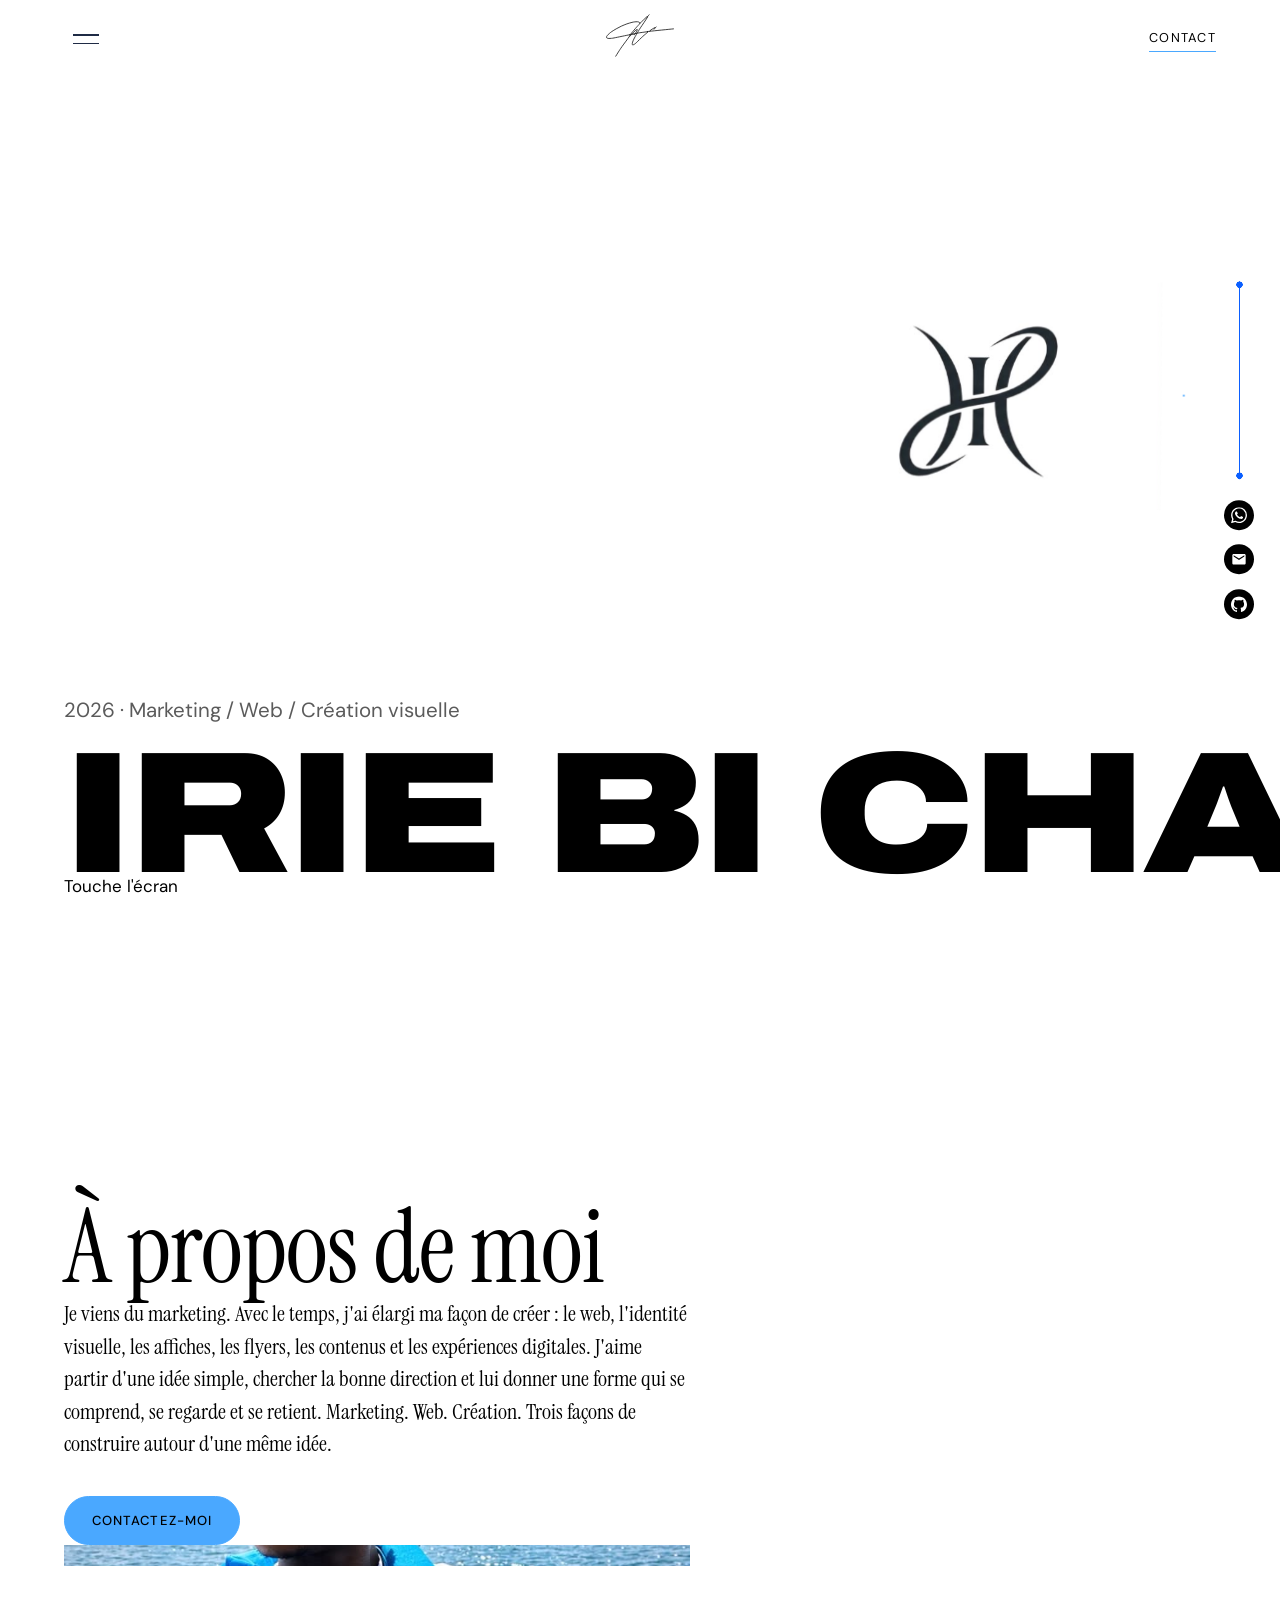
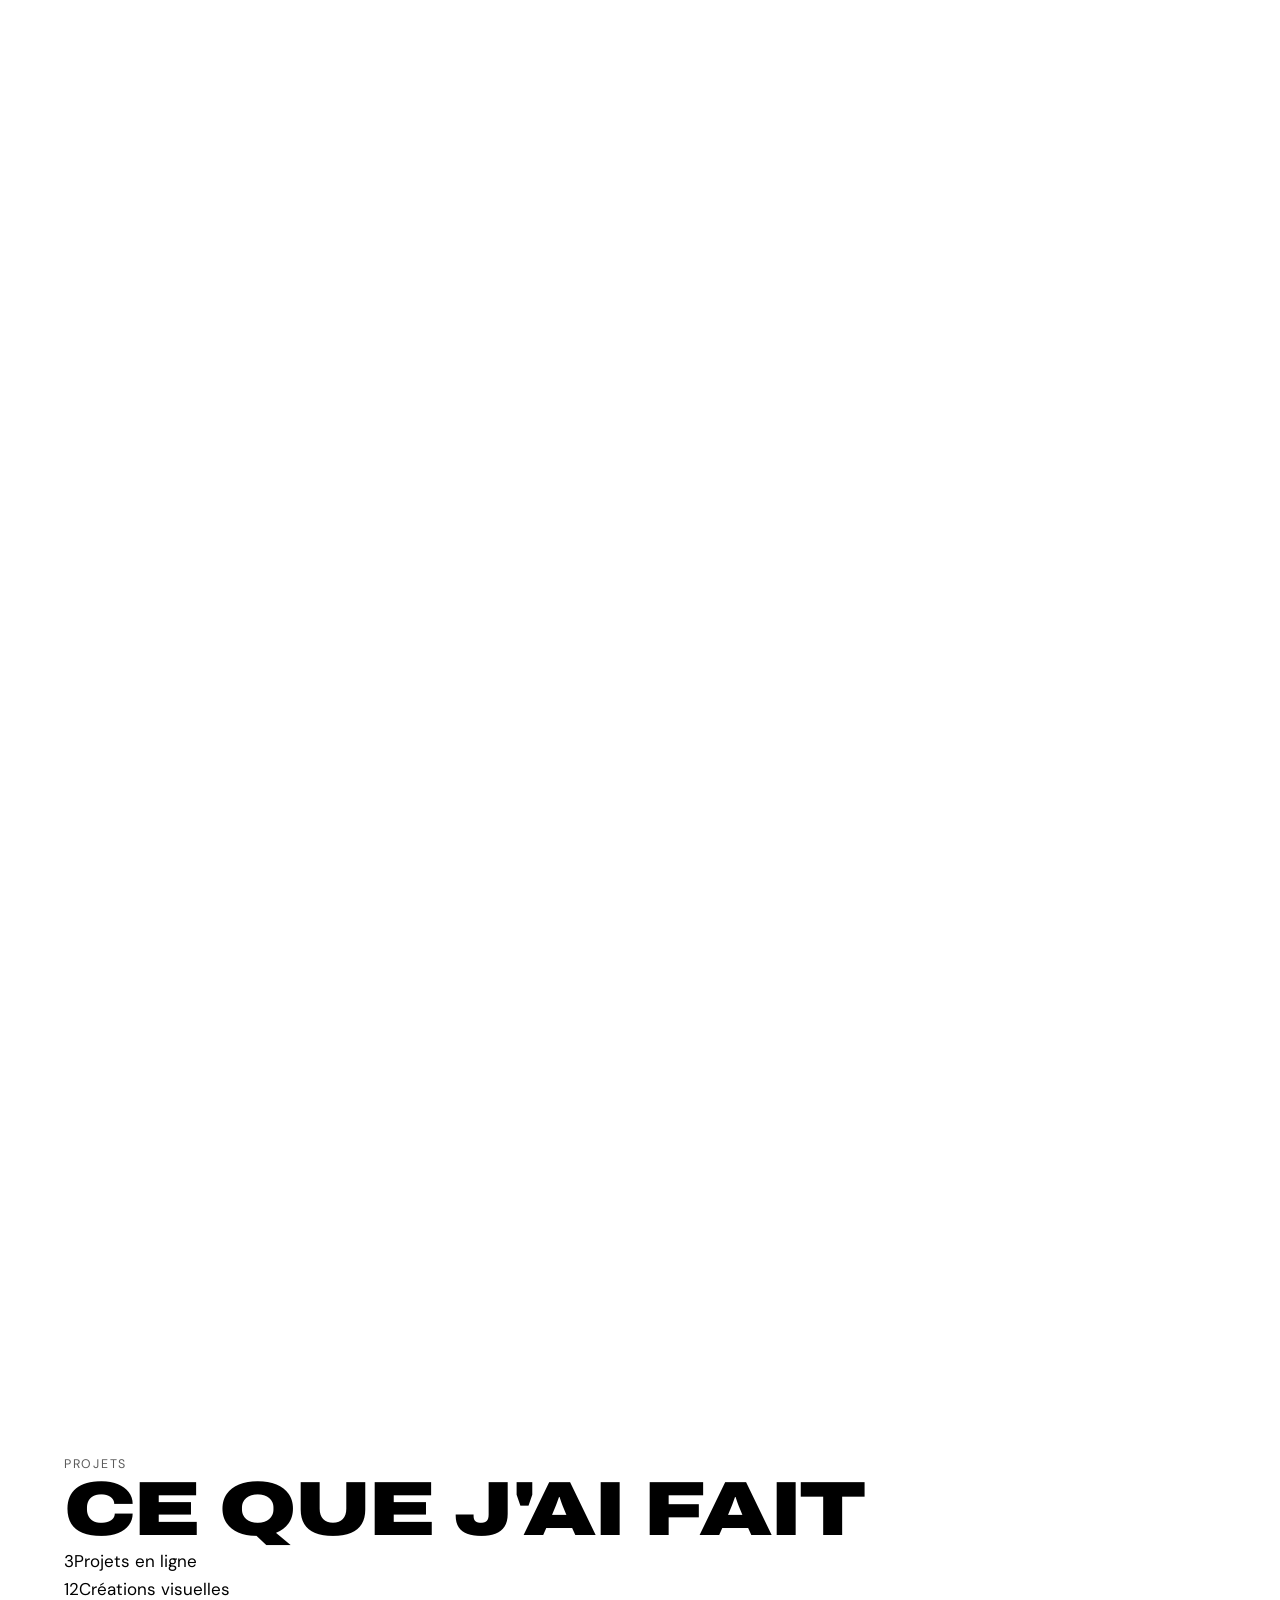
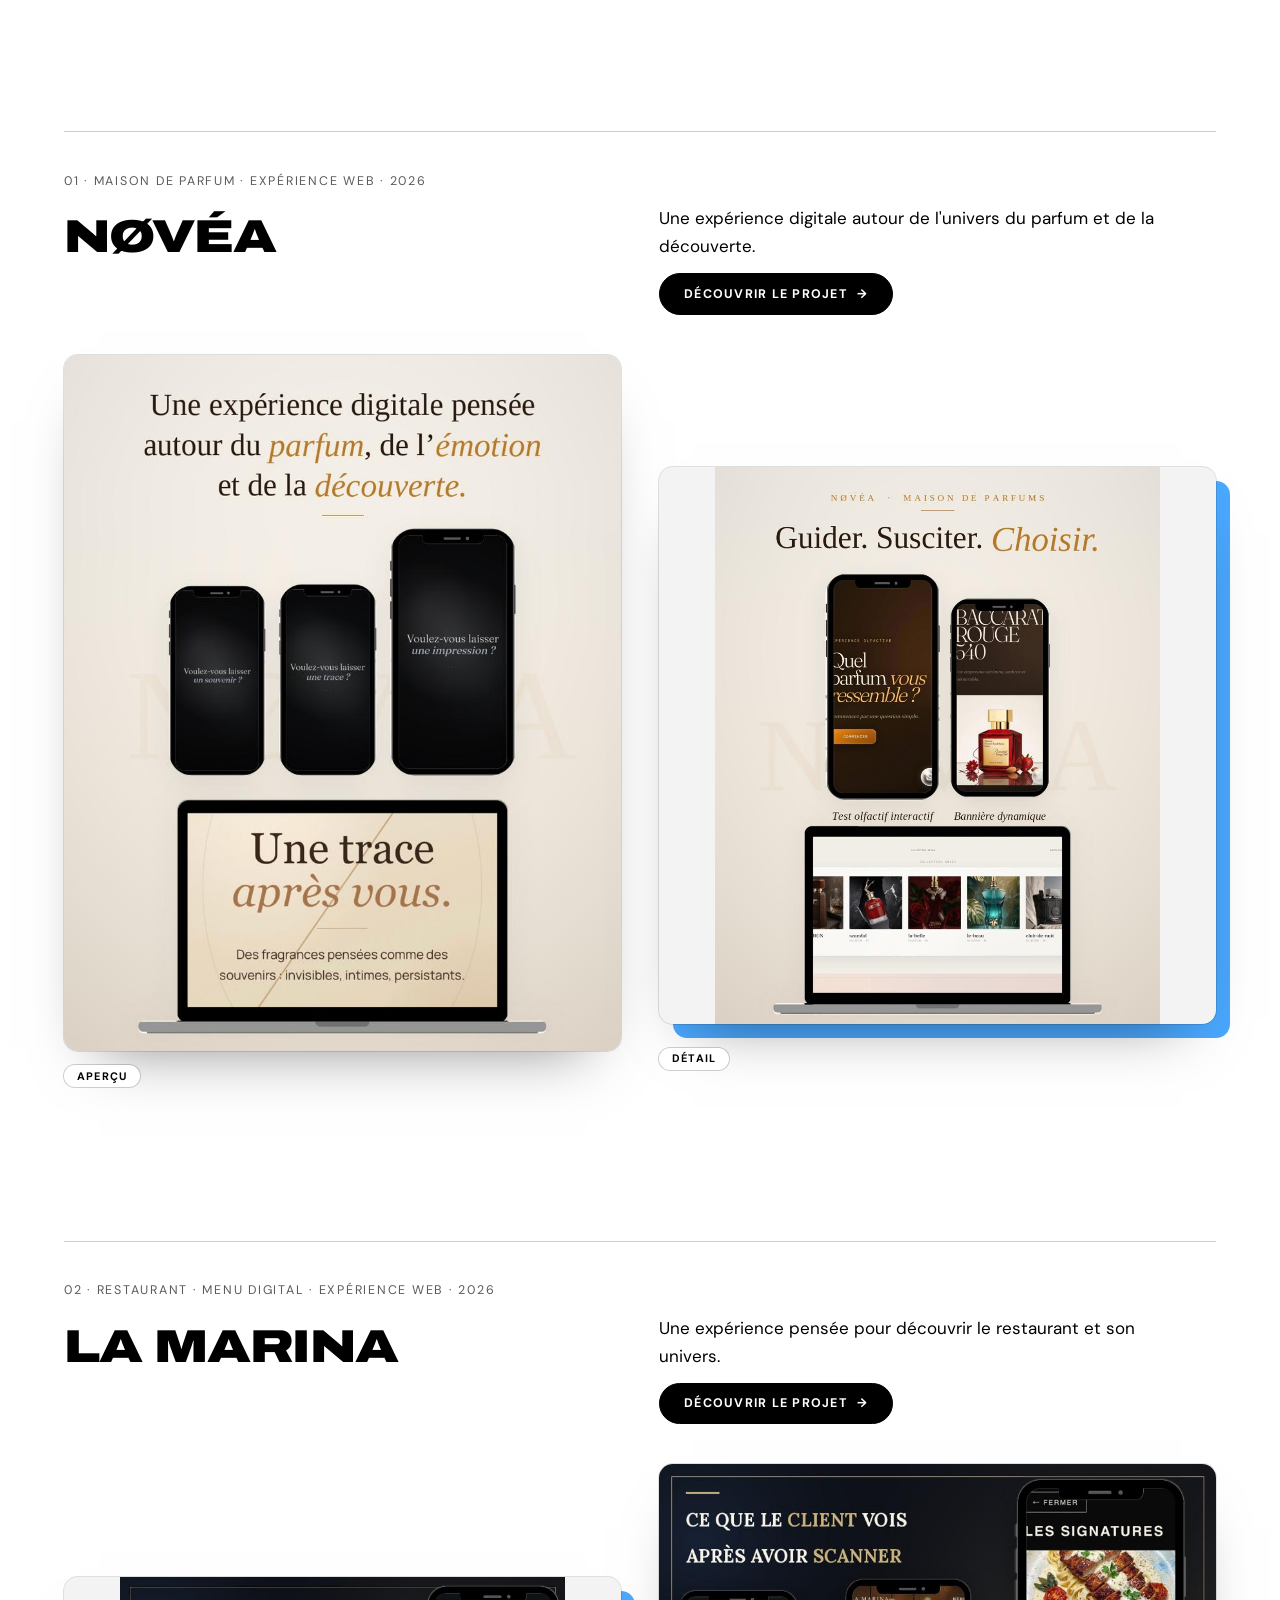
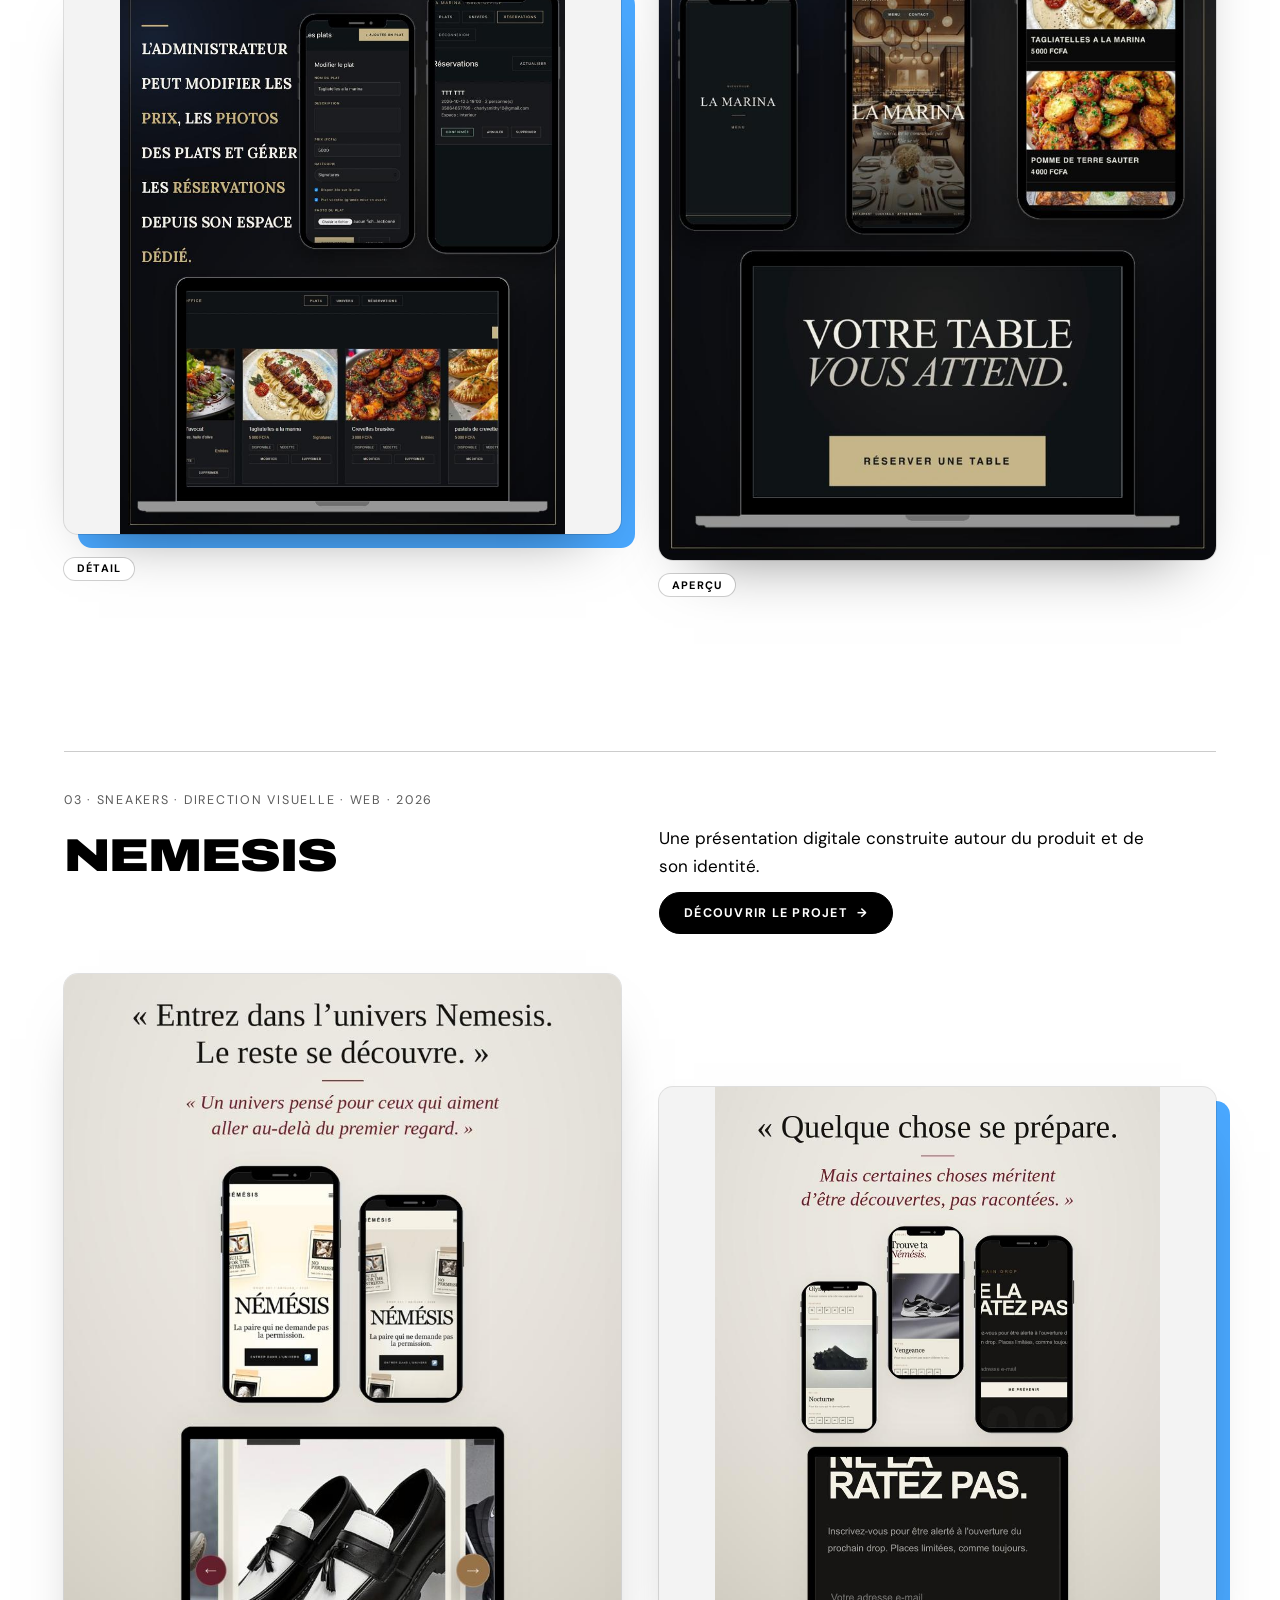
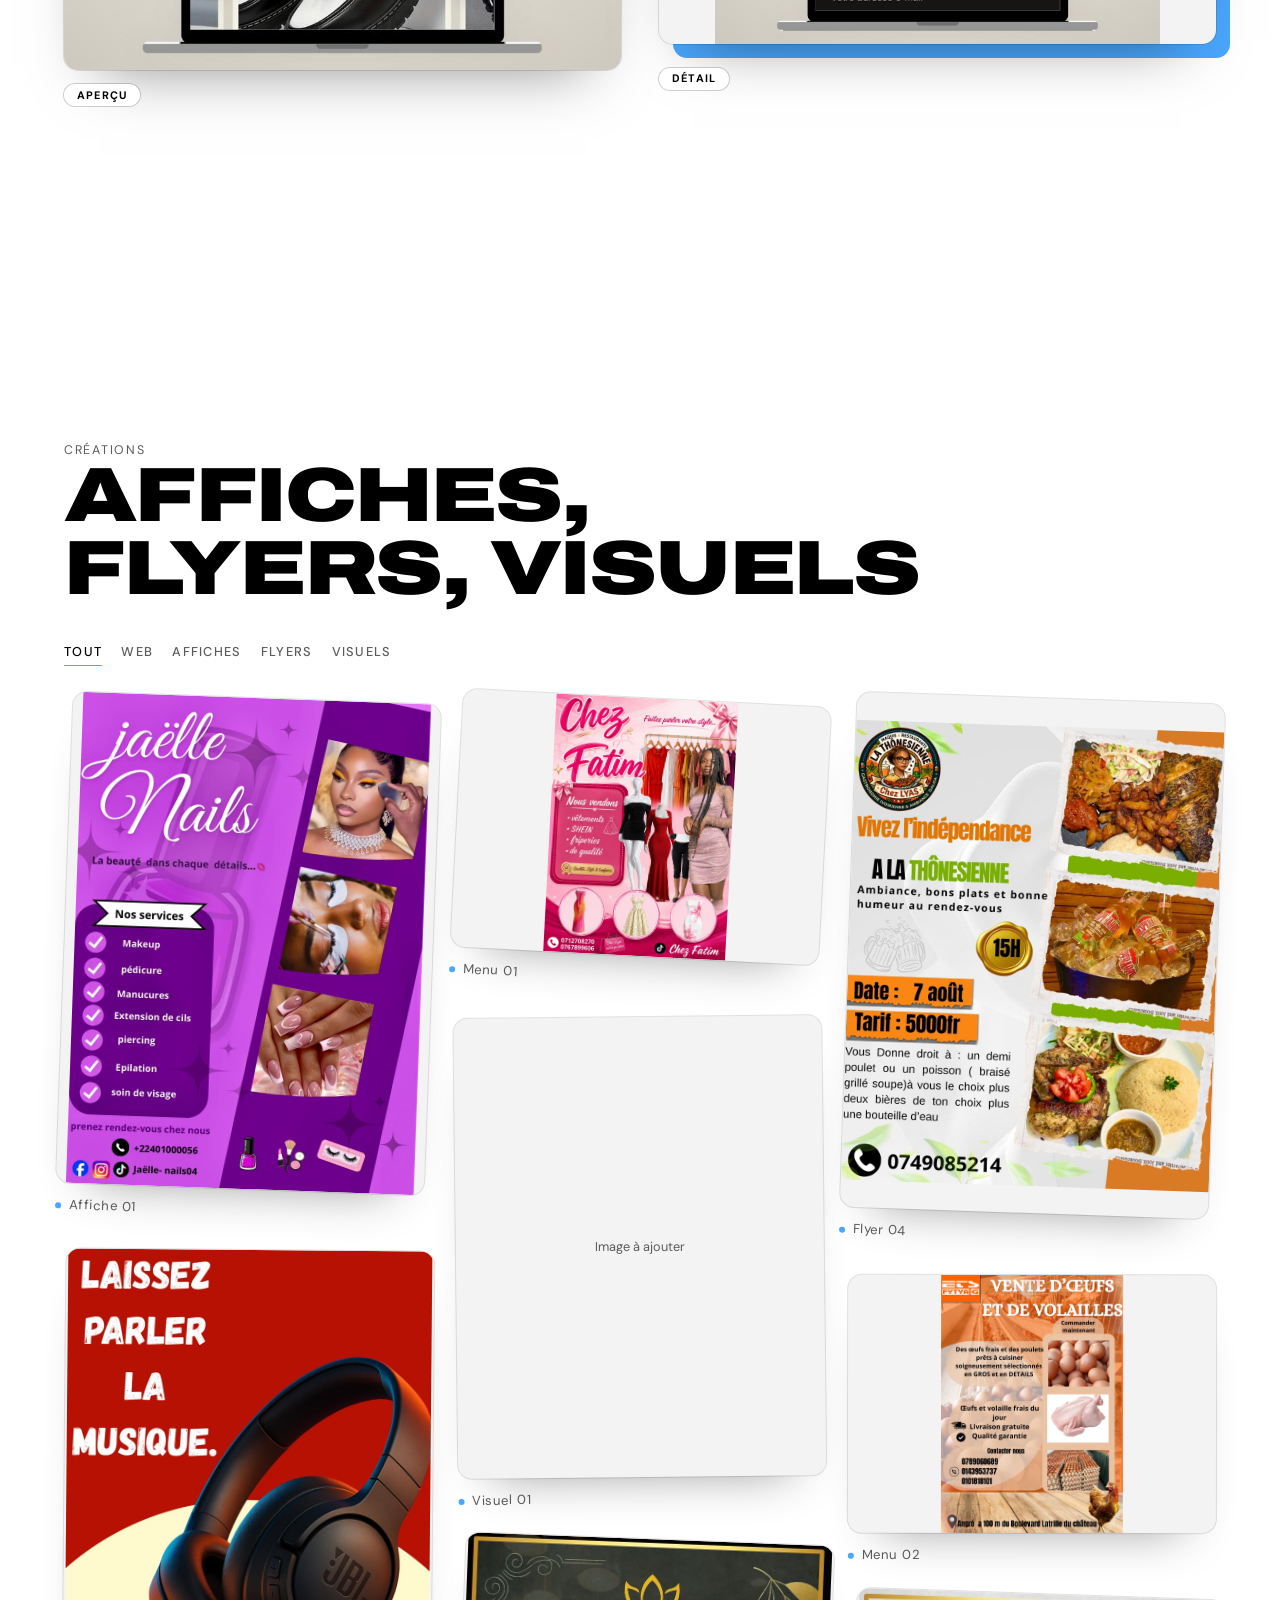
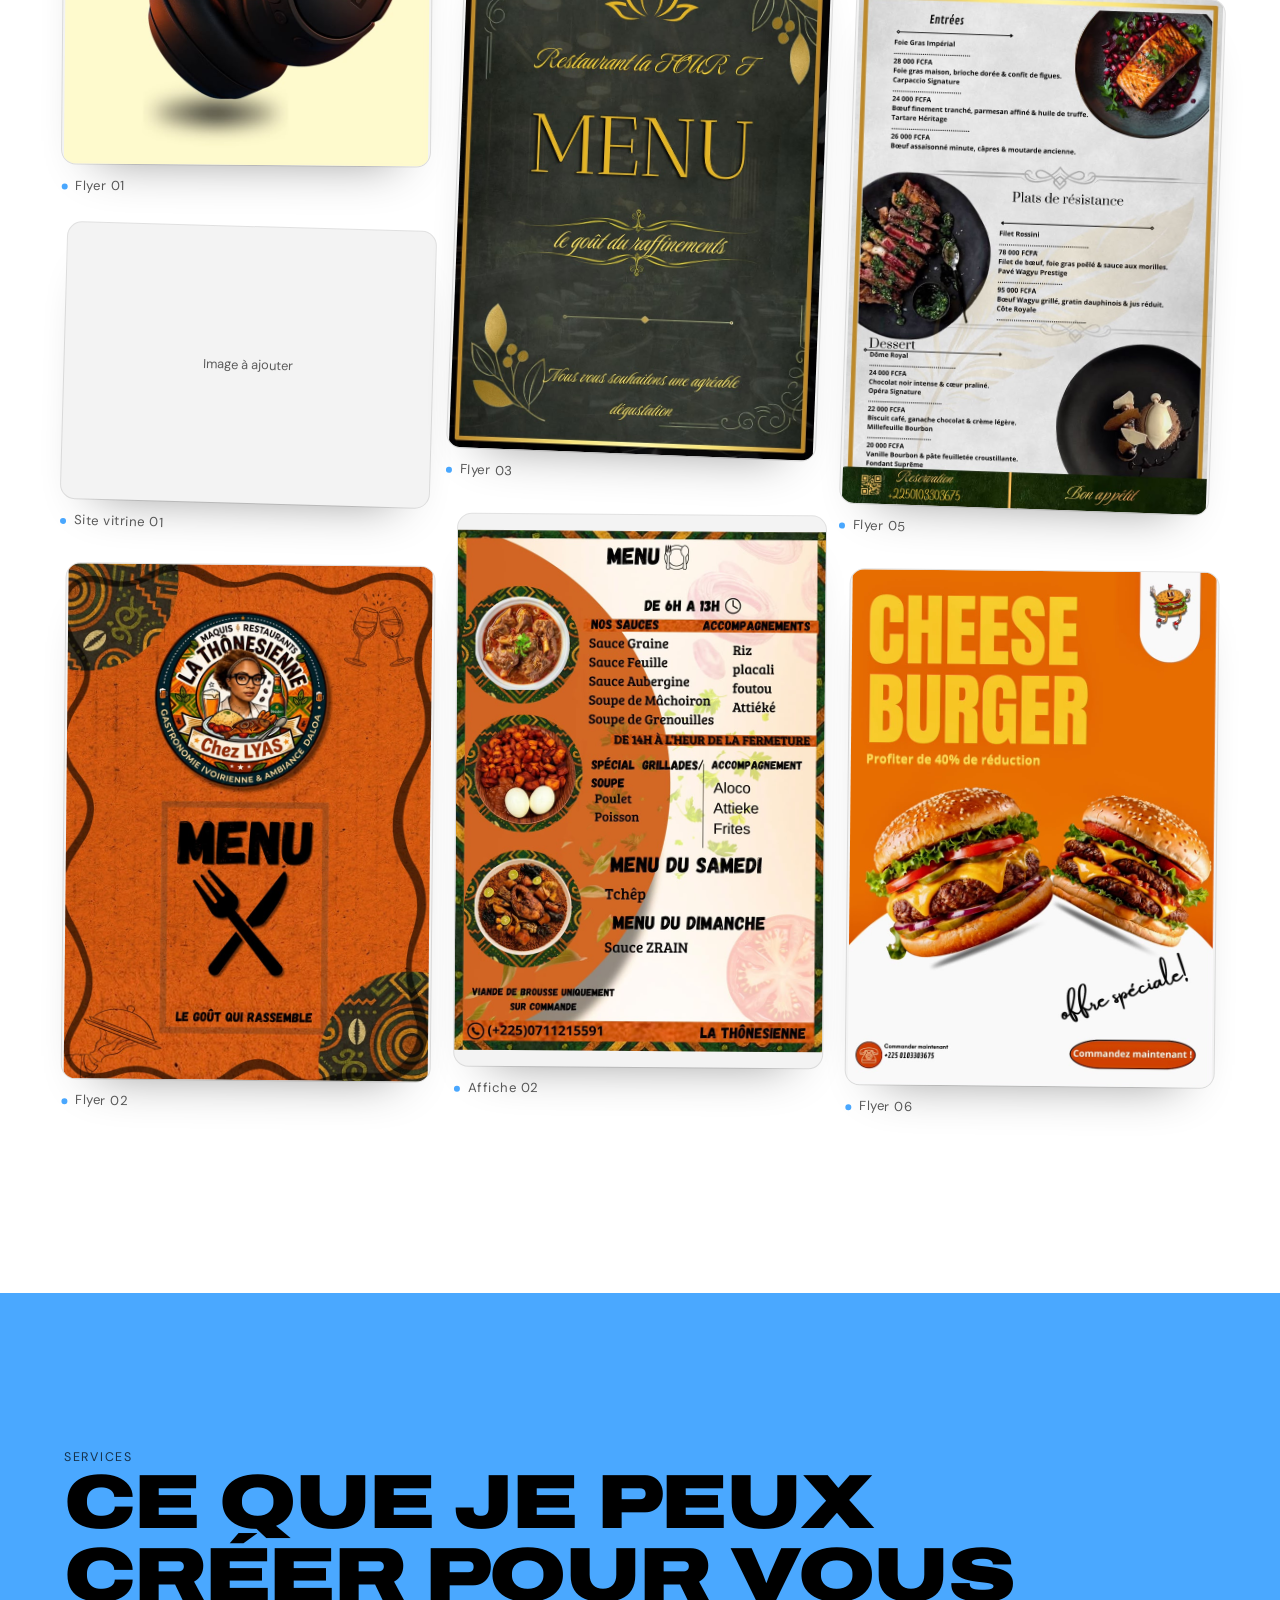
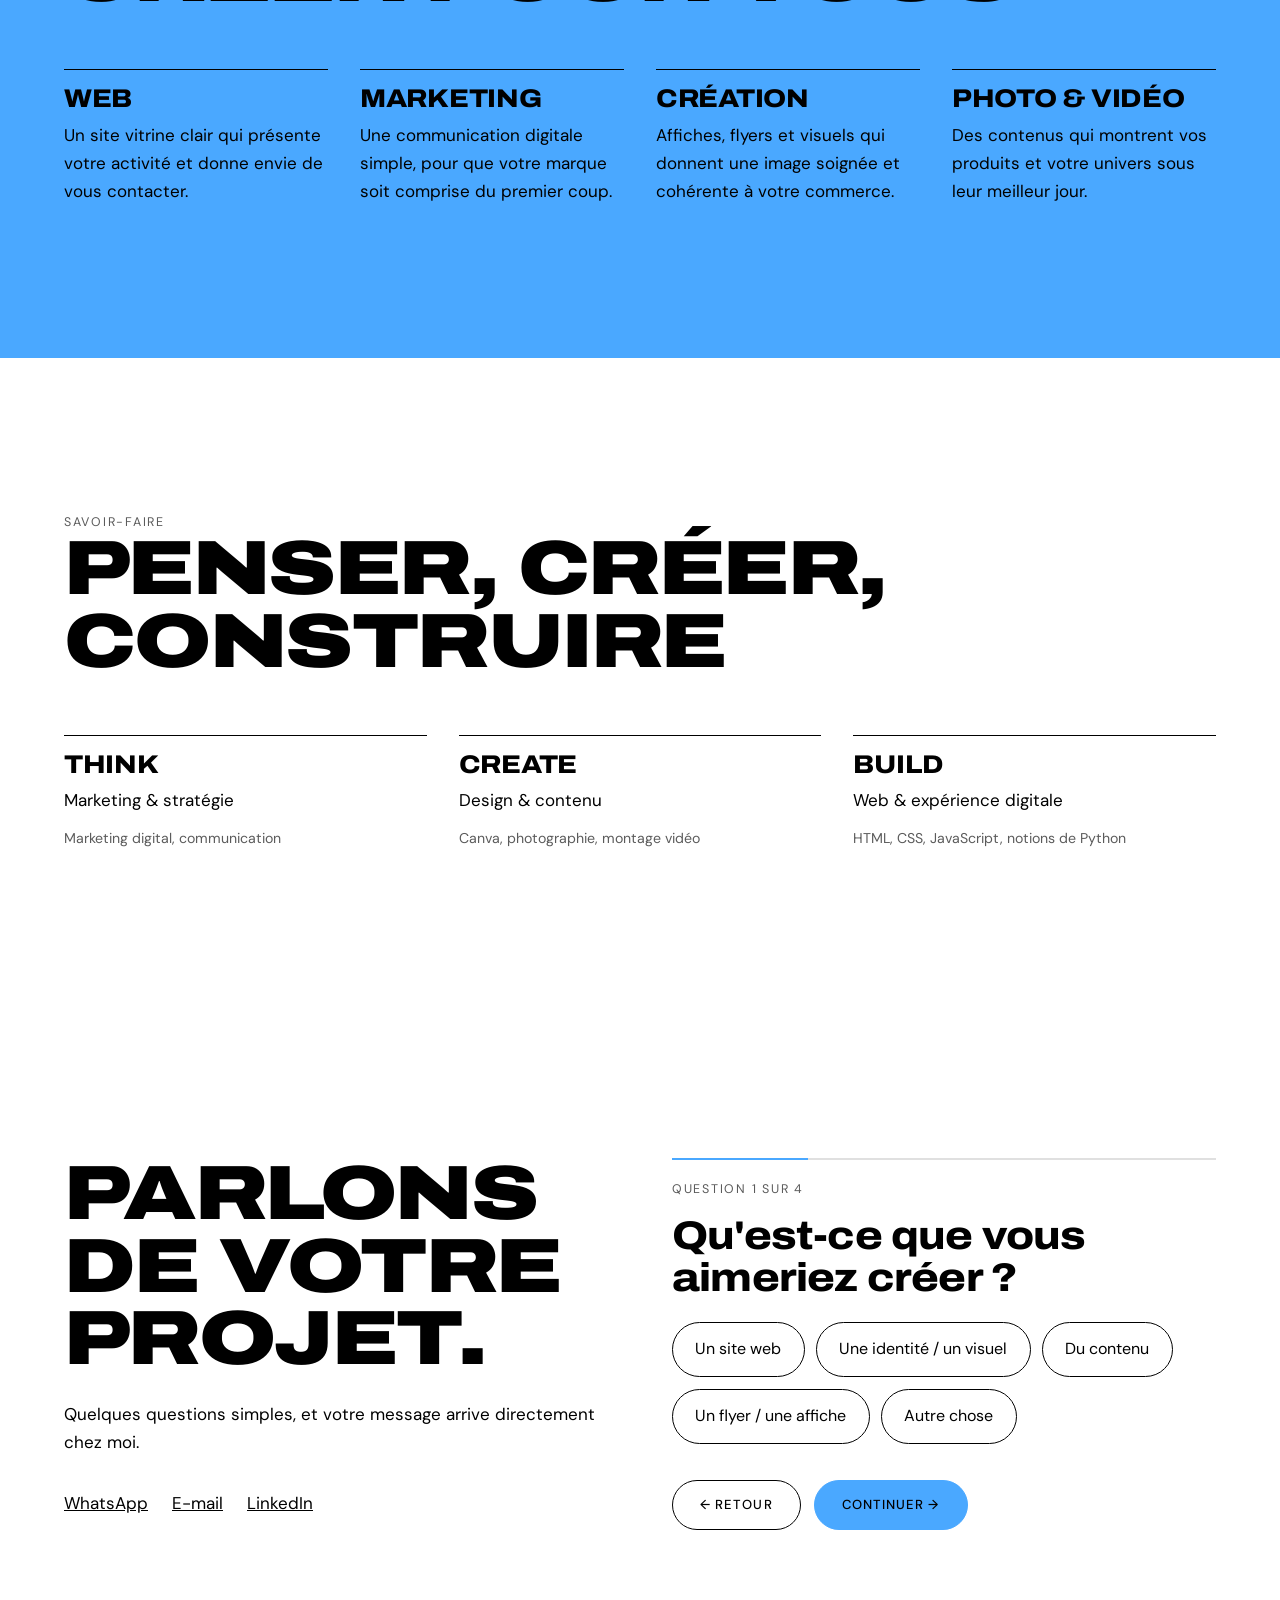
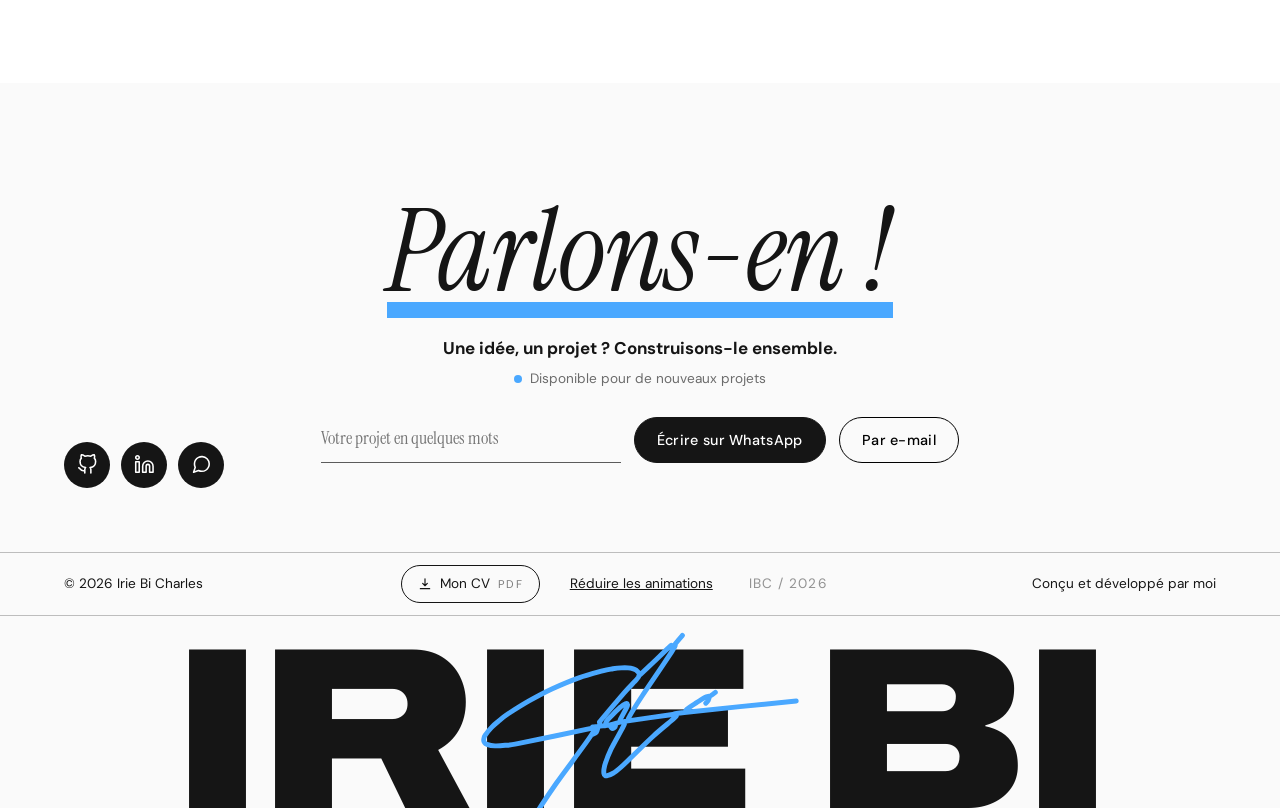
==== index.html @ 6457047d "mise à jour portfolio" ====
<!DOCTYPE html>
<html lang="FR/EN">
<head>
  <meta charset="utf-8">
  <meta name="viewport" content="width=device-width, initial-scale=1">
  <title>Irie Bi Charles | Marketing, web et création visuelle</title>
  <meta name="description" content="Charles présente votre activité : marketing, sites web, photo, vidéo et supports visuels.">
  <!-- Polices (Google Fonts). Pour changer de police : modifiez ce lien ET les variables dans css/base.css -->
  <link rel="preconnect" href="https://fonts.googleapis.com">
  <link rel="stylesheet" href="https://fonts.googleapis.com/css2?family=Instrument+Serif:ital@0;1&family=DM+Sans:wght@400;500;700&family=Archivo:wdth,wght@62..125,100..900&display=swap">

  <!-- Les fichiers de style (l'ordre compte : le dernier a le dernier mot) -->
  <link rel="stylesheet" href="css/base.css">
  <link rel="stylesheet" href="css/components.css">
  <link rel="stylesheet" href="css/sections.css">
  <link rel="stylesheet" href="css/accueil.css">
  <link rel="stylesheet" href="css/intro.css">
  <link rel="stylesheet" href="css/bandes.css">
  <link rel="stylesheet" href="css/apropos.css">
  <link rel="stylesheet" href="css/pied.css">
  <link rel="stylesheet" href="css/identite.css">
  <link rel="stylesheet" href="css/experience.css">
    <link rel="stylesheet" href="css/finitions.css">
      <link rel="stylesheet" href="css/projets.css">
        <link rel="stylesheet" href="css/galerie.css">
          <link rel="stylesheet" href="css/projets-effets.css">
            <link rel="stylesheet" href="css/logo-elastique.css">
            <link rel="stylesheet" href="css/transition.css">
            <link rel="stylesheet" href="css/mobile.css">
            <link rel="stylesheet" href="css/effets-plus.css">

</head>
<body>

<!-- LA SIGNATURE : le tracé est défini UNE SEULE FOIS ici. Il remplace l'ancien tracé par défaut. -->
<svg width="0" height="0" style="position:absolute" aria-hidden="true">
  <defs><path id="trace-signature" pathLength="1" d="M119.2 144C120.7 141.6 124.6 135.1 128.1 129.7C131.6 124.3 134 120.5 140.1 111.8C146.2 103.1 160.6 84.3 164.9 77.7C169.3 71.1 165.9 73.4 166.3 72.3C166.6 71.2 165.1 71.6 167 71.3C169 70.9 174.6 70.7 177.8 70.1C180.9 69.6 184.1 68.4 186 68C187.8 67.6 188.1 68.2 189 68C189.9 67.8 185.7 67.9 191.4 67C197.1 66.1 217.5 63.3 223.3 62.5C229.1 61.8 224.9 62.9 226.3 62.6C227.6 62.4 217.4 62.7 231.6 61.1C245.8 59.4 298.3 54.2 311.6 52.9M253.8 46.7C253.3 47.1 251.8 48.4 250.6 49C249.3 49.6 248 49.6 246.3 50.4C244.6 51.2 242.6 52.6 240.4 54C238.3 55.4 234.9 57.6 233.5 58.7C232.1 59.8 232.5 60.4 232.3 60.8M247 54.4C247.3 54.1 248.1 53.5 248.6 52.7C249 51.9 249.5 50.1 249.7 49.5M230.3 6C229.4 7.1 225.9 10.9 224.8 12.7C223.6 14.4 227.2 10.6 223.3 16.7C219.5 22.8 206.7 41.4 201.5 49.3C196.3 57.2 193.9 61.3 192.3 64.2C190.6 67.1 191.6 66.3 191.4 66.7M188.8 68.5C188.7 68.9 189.7 67.8 188.1 71C186.6 74.1 181.5 82.8 179.4 87.1C177.3 91.5 176.2 94.5 175.4 96.9C174.5 99.4 174.4 100.6 174.2 101.8C174.1 103.1 174.1 103.8 174.2 104.5C174.3 105.2 174.6 105.7 175 106C175.4 106.3 175.6 106.5 176.6 106.2C177.6 106 179.1 105.6 180.9 104.4C182.8 103.1 183.2 103.2 187.9 98.8C192.6 94.4 203.3 83.5 209.4 78C215.5 72.4 221.7 67.7 224.4 65.2C227.2 62.7 225.6 63.3 225.8 62.9M199.6 33.9C199.4 34.2 199.3 35.1 198.8 35.9C198.2 36.8 198 37.1 196.3 38.9C194.6 40.8 192.5 42.7 188.5 47.2C184.6 51.7 175.4 62.6 172.5 66.1C169.7 69.5 171.7 67.2 171.4 67.9C171.2 68.7 171.1 70.3 171 70.8M170 71.7C169.8 72.3 169.4 74.4 168.7 75.3C168 76.1 166.1 76.6 165.6 76.9M165.9 72.3C157.2 74.1 123.9 81.1 113.5 83.1C103.2 85.1 106.6 84.2 103.7 84.5C100.9 84.8 98.6 85 96.4 84.9C94.2 84.8 91.8 84.2 90.6 83.8C89.3 83.5 89.3 83 89 82.6C88.6 82.2 88.5 81.9 88.4 81.3C88.3 80.7 88.4 79.9 88.6 79.2C88.8 78.5 88.6 78.4 89.5 77.2C90.4 75.9 92.4 73.4 94 71.7C95.5 70.1 96.9 68.9 98.9 67.3C100.8 65.7 102.2 64.4 105.8 62C109.5 59.6 115.4 55.8 120.7 52.8C126 49.8 131.9 46.6 137.8 43.9C143.8 41.2 150.4 38.4 156.3 36.3C162.2 34.2 169.2 32.4 173.2 31.3C177.3 30.2 178.3 30.2 180.6 29.8C182.8 29.5 184.8 29.3 186.6 29.2C188.4 29.1 190 29.1 191.5 29.2C192.9 29.3 194.2 29.6 195.2 29.9C196.2 30.2 196.8 30.4 197.5 31C198.2 31.5 198.9 32.8 199.6 33.1C200.2 33.5 197.8 36 201.3 32.9C204.8 29.9 217 17.9 220.5 14.7C223.9 11.5 221.3 14 222 13.7C222.6 13.4 224 13.1 224.4 13M185.6 67.6C185.7 67.3 185.2 67.6 186 65.9C186.9 64.1 189.9 58.9 190.7 57C191.5 55.2 191.1 55.3 190.9 54.9C190.8 54.5 190.4 54.4 189.6 54.8C188.8 55.1 187.9 55.5 186.2 57.1C184.5 58.6 181 62 179.3 63.8C177.6 65.5 176.7 66.4 176 67.6C175.3 68.7 175.3 70 175.1 70.5M178.7 70.6C178.8 70.8 179.3 71.8 179.7 72.1C180 72.4 180.5 72.5 180.9 72.4C181.3 72.2 181.8 71.9 182.2 71.3C182.5 70.8 182.7 69.5 182.8 69.1"/></defs>
</svg>

<!-- ICÔNES : définies une seule fois, réutilisées avec <use> -->
<svg width="0" height="0" style="position:absolute" aria-hidden="true">
  <symbol id="i-github" viewBox="0 0 24 24"><path d="M9 19c-5 1.5-5-2.5-7-3m14 6v-3.87a3.37 3.37 0 0 0-.94-2.61c3.14-.35 6.44-1.54 6.44-7A5.44 5.44 0 0 0 20 4.77 5.07 5.07 0 0 0 19.91 1S18.73.65 16 2.48a13.38 13.38 0 0 0-7 0C6.27.65 5.09 1 5.09 1A5.07 5.07 0 0 0 5 4.77a5.44 5.44 0 0 0-1.5 3.78c0 5.42 3.3 6.61 6.44 7A3.37 3.37 0 0 0 9 18.13V22"/></symbol>
  <symbol id="i-linkedin" viewBox="0 0 24 24"><path d="M16 8a6 6 0 0 1 6 6v7h-4v-7a2 2 0 0 0-2-2 2 2 0 0 0-2 2v7h-4v-7a6 6 0 0 1 6-6z"/><rect x="2" y="9" width="4" height="12"/><circle cx="4" cy="4" r="2"/></symbol>
  <symbol id="i-whatsapp" viewBox="0 0 24 24"><path d="M21 11.5a8.38 8.38 0 0 1-.9 3.8 8.5 8.5 0 0 1-7.6 4.7 8.38 8.38 0 0 1-3.8-.9L3 21l1.9-5.7a8.38 8.38 0 0 1-.9-3.8 8.5 8.5 0 0 1 4.7-7.6 8.38 8.38 0 0 1 3.8-.9h.5a8.48 8.48 0 0 1 8 8v.5z"/></symbol>
</svg>

<!-- INTRO : feuille à carreaux, signature, pourcentage -->
<div id="intro" role="dialog" aria-label="Introduction">
  <svg viewBox="0 0 400 150" aria-hidden="true"><use href="#trace-signature" class="signature" id="sig-intro"/></svg>
  <span id="pct">00%</span>
  <button id="passer" type="button">Passer</button>
</div>

<!-- Fil d'encre : trait cannelle qui se dessine avec le scroll -->
<svg id="fil" viewBox="0 0 40 1000" preserveAspectRatio="none" aria-hidden="true"><path pathLength="1" d="M20 0C5 120 35 200 20 320S5 520 20 640 35 860 20 1000"/></svg>

<!-- NAVIGATION : menu à gauche, signature au centre, contact à droite -->
<header id="entete">
  <button id="bouton-menu" class="menu-bouton" type="button" aria-expanded="false" aria-controls="menu" aria-label="Ouvrir le menu"><span></span><span></span></button>
  <a class="signature-nav" href="#accueil" aria-label="Retour en haut">
    <svg viewBox="0 0 400 150" aria-hidden="true"><use href="#trace-signature" class="signature"/></svg>
  </a>
  <a class="entete__contact" href="#contact">Contact</a>
</header>

<nav id="menu" class="menu" hidden aria-label="Menu principal">
  <ul class="menu__liste">
    <li><a href="#apropos"><span class="menu__num">01</span><span class="menu__mot">À propos</span></a></li>
    <li><a href="#projets"><span class="menu__num">02</span><span class="menu__mot">Projets</span></a></li>
    <li><a href="#creations"><span class="menu__num">03</span><span class="menu__mot">Créations</span></a></li>
    <li><a href="#services"><span class="menu__num">04</span><span class="menu__mot">Services</span></a></li>
    <li><a href="#contact"><span class="menu__num">05</span><span class="menu__mot">Contact</span></a></li>
  </ul>
  <div class="menu__contact">
    <p class="menu__etiquette">Écrivez-moi</p>
    <a data-lien="whatsapp" href="#">WhatsApp</a>
    <a data-lien="email" href="#">E-mail</a>
    <a data-lien="linkedin" href="#">LinkedIn</a>
  </div>
</nav>

<!-- Liens à droite, toujours visibles -->
<aside class="reseaux" aria-label="Réseaux">
  <a data-lien="whatsapp" href="#">WhatsApp</a>
  <a data-lien="email" href="#">E-mail</a>
  <a data-lien="github" href="#">GitHub</a>
</aside>

<main>

  <!-- 0. ACCUEIL : logo au centre, phrases, nom géant -->
  <section id="accueil" class="accueil">
    <div class="accueil__logo" id="logo-accueil">
      <svg class="accueil__cercle" viewBox="0 0 100 100" aria-hidden="true"><circle cx="50" cy="50" r="49" pathLength="1"/></svg>
      <div class="accueil__respire">
        <img src="assets/logo/logo.png" alt="Logo Irie Bi Charles">
        <span class="accueil__reflet" aria-hidden="true"></span>
      </div>
    </div>
    <div class="accueil__phrases">
      <p>2026 · Marketing / Web / Création visuelle</p>
      <p>Donner forme aux idées.</p>
    </div>
    <h1 class="accueil__nom">IRIE BI CHARLES</h1>
        <div class="accueil__liens">
      <a data-lien="whatsapp" href="#" aria-label="WhatsApp"><svg viewBox="0 0 24 24" aria-hidden="true"><path d="M17.472 14.382c-.297-.149-1.758-.867-2.03-.967-.273-.099-.471-.148-.67.15-.197.297-.767.966-.94 1.164-.173.199-.347.223-.644.075-.297-.15-1.255-.463-2.39-1.475-.883-.788-1.48-1.761-1.653-2.059-.173-.297-.018-.458.13-.606.134-.133.298-.347.446-.52.149-.174.198-.298.298-.497.099-.198.05-.371-.025-.52-.075-.149-.669-1.612-.916-2.207-.242-.579-.487-.5-.669-.51-.173-.008-.371-.01-.57-.01-.198 0-.52.074-.792.372-.272.297-1.04 1.016-1.04 2.479 0 1.462 1.065 2.875 1.213 3.074.149.198 2.096 3.2 5.077 4.487.709.306 1.262.489 1.694.625.712.227 1.36.195 1.871.118.571-.085 1.758-.719 2.006-1.413.248-.694.248-1.289.173-1.413-.074-.124-.272-.198-.57-.347m-5.421 7.403h-.004a9.87 9.87 0 01-5.031-1.378l-.361-.214-3.741.982.998-3.648-.235-.374a9.86 9.86 0 01-1.51-5.26c.001-5.45 4.436-9.884 9.888-9.884 2.64 0 5.122 1.03 6.988 2.898a9.825 9.825 0 012.893 6.994c-.003 5.45-4.437 9.884-9.885 9.884m8.413-18.297A11.815 11.815 0 0012.05 0C5.495 0 .16 5.335.157 11.892c0 2.096.547 4.142 1.588 5.945L.057 24l6.305-1.654a11.882 11.882 0 005.683 1.448h.005c6.554 0 11.89-5.335 11.893-11.893a11.821 11.821 0 00-3.48-8.413z"/></svg></a>
      <a data-lien="email" href="#" aria-label="E-mail"><svg viewBox="0 0 24 24" aria-hidden="true"><path d="M20 4H4c-1.1 0-1.99.9-1.99 2L2 18c0 1.1.9 2 2 2h16c1.1 0 2-.9 2-2V6c0-1.1-.9-2-2-2zm0 4l-8 5-8-5V6l8 5 8-5v2z"/></svg></a>
      <a data-lien="github" href="#" aria-label="GitHub"><svg viewBox="0 0 24 24" aria-hidden="true"><path d="M12 .297c-6.63 0-12 5.373-12 12 0 5.303 3.438 9.8 8.205 11.385.6.113.82-.258.82-.577 0-.285-.01-1.04-.015-2.04-3.338.724-4.042-1.61-4.042-1.61C4.422 18.07 3.633 17.7 3.633 17.7c-1.087-.744.084-.729.084-.729 1.205.084 1.838 1.236 1.838 1.236 1.07 1.835 2.809 1.305 3.495.998.108-.776.417-1.305.76-1.605-2.665-.3-5.466-1.332-5.466-5.93 0-1.31.465-2.38 1.235-3.22-.135-.303-.54-1.523.105-3.176 0 0 1.005-.322 3.3 1.23.96-.267 1.98-.399 3-.405 1.02.006 2.04.138 3 .405 2.28-1.552 3.285-1.23 3.285-1.23.645 1.653.24 2.873.12 3.176.765.84 1.23 1.91 1.23 3.22 0 4.61-2.805 5.625-5.475 5.92.42.36.81 1.096.81 2.22 0 1.606-.015 2.896-.015 3.286 0 .315.21.69.825.57C20.565 22.092 24 17.592 24 12.297c0-6.627-5.373-12-12-12"/></svg></a>
    </div>
  </section>

  <!-- 1. À PROPOS : grand titre, texte qui se révèle en défilant, photo carrée à droite -->
  <section id="apropos" class="apropos" aria-label="À propos de moi">
    <div class="apropos__scene" id="scene-apropos" data-etape="1">

      <h2 class="apropos__titre">À propos de moi</h2>

      <div class="apropos__texte">
        <!-- Les mots dans <span class="surligne"> sont affichés en gras. Écrivez votre texte ici. -->
        <p class="apropos__paragraphe">
          Je viens du <span class="surligne">marketing</span>. Avec le temps, j'ai élargi ma façon de créer : le <span class="surligne">web</span>,
          l'identité visuelle, les affiches, les flyers, les contenus et les expériences digitales. J'aime partir d'une idée simple,
          chercher la bonne direction et lui donner une forme qui se comprend, se regarde et se retient.
          <span class="surligne">Marketing</span>. <span class="surligne">Web</span>. <span class="surligne">Création</span>.
          Trois façons de construire autour d'une même idée.
        </p>
        <button class="bouton bouton--plein" id="bouton-parler" type="button" aria-expanded="false" aria-controls="choix-contact">Contactez-moi</button>
        <div id="choix-contact" class="choix-contact">
          <a class="bouton" data-lien="whatsapp" href="#">WhatsApp</a>
          <a class="bouton" data-lien="email" href="#">E-mail</a>
        </div>
      </div>

      <!-- PHOTO : remplacez assets/images/charles.jpg par votre photo carrée (faite avec Canva, etc.) -->
      <figure class="apropos__photo" id="photo">
        <div class="visuel">Votre photo<img src="assets/images/charles.jpg" alt="Portrait de Charles" onerror="this.remove()"></div>
      </figure>
    </div>

    <!-- Repères invisibles qui déclenchent les étapes : ne pas toucher -->
    <div class="apropos__etapes" aria-hidden="true"><i data-etape="1"></i><i data-etape="2"></i><i data-etape="3"></i></div>
  </section>

  <!-- 2. BANDES PLEIN ÉCRAN : une idée, une forme, une expérience -->
  <section class="bandes" aria-label="Ma façon de travailler">
    <div class="bande bande--marine" data-sens="1" data-fond="sombre"><span>Une idée.</span><small>Tout commence quelque part.</small></div>
    <div class="bande bande--cannelle" data-sens="-1"><span>Une forme.</span><small>Il faut ensuite lui donner une direction.</small></div>
    <div class="bande bande--ivoire" data-sens="1"><span>Une expérience.</span><small>Et lui donner une raison d'être vécue.</small><a class="bouton bouton--noir" href="#projets">Découvrir mon travail →</a></div>
  </section>

  <!-- 3. PROJETS (rempli par js/main.js depuis js/data.js) -->
  <section id="projets" class="section">
    <p class="etiquette">Projets</p>
    <h2>Ce que j'ai fait</h2>
    <div id="liste-projets"></div>
  </section>

  <!-- 4. CRÉATIONS -->
  <section id="creations" class="section">
    <p class="etiquette">Créations</p>
    <h2>Affiches, flyers, visuels</h2>
    <div class="filtres" role="group" aria-label="Filtrer les créations">
      <button type="button" data-filtre="tout" aria-pressed="true">Tout</button>
      <button type="button" data-filtre="web" aria-pressed="false">Web</button>
      <button type="button" data-filtre="affiches" aria-pressed="false">Affiches</button>
      <button type="button" data-filtre="flyers" aria-pressed="false">Flyers</button>
      <button type="button" data-filtre="visuels" aria-pressed="false">Visuels</button>
    </div>
    <div id="galerie" class="galerie"></div>

    <dialog id="lightbox" aria-label="Création agrandie">
      <button class="bouton" id="lightbox-fermer" type="button">Fermer</button>
      <div class="visuel" id="lightbox-image"></div>
      <p id="lightbox-legende" class="etiquette"></p>
    </dialog>
  </section>

  <!-- 5. SERVICES -->
  <section id="services" class="section section--creme">
    <p class="etiquette">Services</p>
    <h2>Ce que je peux créer pour vous</h2>
    <div class="colonnes">
      <article><h3>Web</h3><p>Un site vitrine clair qui présente votre activité et donne envie de vous contacter.</p></article>
      <article><h3>Marketing</h3><p>Une communication digitale simple, pour que votre marque soit comprise du premier coup.</p></article>
      <article><h3>Création</h3><p>Affiches, flyers et visuels qui donnent une image soignée et cohérente à votre commerce.</p></article>
      <article><h3>Photo &amp; vidéo</h3><p>Des contenus qui montrent vos produits et votre univers sous leur meilleur jour.</p></article>
    </div>
  </section>

  <!-- 6. SAVOIR-FAIRE -->
  <section id="savoir-faire" class="section">
    <p class="etiquette">Savoir-faire</p>
    <h2>Penser, créer, construire</h2>
    <div class="colonnes colonnes--trois">
      <article><h3>Think</h3><p>Marketing &amp; stratégie</p><small>Marketing digital, communication</small></article>
      <article><h3>Create</h3><p>Design &amp; contenu</p><small>Canva, photographie, montage vidéo</small></article>
      <article><h3>Build</h3><p>Web &amp; expérience digitale</p><small>HTML, CSS, JavaScript, notions de Python</small></article>
    </div>
  </section>
 
  <!-- 7. LE LAB : à ajouter plus tard quand vous aurez du contenu -->

  <!-- 8. CONTACT : une question à la fois, le message part sur WhatsApp ou par e-mail -->
  <section id="contact" class="section contact">
    <div>
      <h2>Parlons de votre projet.</h2>
      <p>Quelques questions simples, et votre message arrive directement chez moi.</p>
      <p class="contact__direct">
        <a data-lien="whatsapp" href="#">WhatsApp</a>
        <a data-lien="email" href="#">E-mail</a>
        <a data-lien="linkedin" href="#">LinkedIn</a>
      </p>
    </div>

    <form id="conversation" class="conversation" novalidate>
      <div class="conversation__barre" aria-hidden="true"><i id="conv-barre"></i></div>
      <p class="etiquette">Question <span id="conv-num">1</span> sur 4</p>

      <fieldset class="etape"><legend>Qu'est-ce que vous aimeriez créer ?</legend>
        <div class="chips"><label class="chip"><input type="radio" name="quoi" value="Un site web"><span>Un site web</span></label><label class="chip"><input type="radio" name="quoi" value="Une identité / un visuel"><span>Une identité / un visuel</span></label><label class="chip"><input type="radio" name="quoi" value="Du contenu"><span>Du contenu</span></label><label class="chip"><input type="radio" name="quoi" value="Un flyer / une affiche"><span>Un flyer / une affiche</span></label><label class="chip"><input type="radio" name="quoi" value="Autre chose"><span>Autre chose</span></label></div></fieldset>

      <fieldset class="etape" hidden><legend>Vous avez déjà une idée ?</legend>
        <div class="chips"><label class="chip"><input type="radio" name="idee" value="Oui, elle est assez claire"><span>Oui, elle est assez claire</span></label><label class="chip"><input type="radio" name="idee" value="J'ai quelques idées"><span>J'ai quelques idées</span></label><label class="chip"><input type="radio" name="idee" value="Je cherche encore"><span>Je cherche encore</span></label></div></fieldset>

      <fieldset class="etape" hidden><legend>Parlez-moi rapidement de votre projet.</legend>
        <textarea name="projet" rows="5" aria-label="Votre projet" placeholder="Votre activité, ce que vous voulez, pour quand..."></textarea></fieldset>

      <fieldset class="etape" hidden><legend>Comment puis-je vous répondre ?</legend>
        <div class="chips"><label class="chip"><input type="radio" name="canal" value="WhatsApp"><span>WhatsApp</span></label><label class="chip"><input type="radio" name="canal" value="E-mail"><span>E-mail</span></label></div></fieldset>

      <p class="conversation__erreur" role="alert"></p>
      <div class="conversation__actions">
        <button type="button" class="bouton" id="conv-retour" hidden>← Retour</button>
        <button type="button" class="bouton bouton--plein" id="conv-suite">Continuer →</button>
      </div>
      <p class="conversation__merci" id="conv-merci" role="status" hidden></p>
    </form>
  </section>
</main>

<!-- FOOTER -->
<footer class="pied">
  <div class="pied__haut">
    <h2 class="pied__titre"><span>Parlons-en !</span></h2>
    <p class="pied__sous">
      Une idée, un projet ? Construisons-le ensemble.<br>
      <!-- Phrase à adapter ou à supprimer selon votre disponibilité -->
      <span class="pied__dispo">Disponible pour de nouveaux projets</span>
    </p>

    <div class="pied__reseaux">
      <a class="icone-lien" data-lien="github" href="#" aria-label="GitHub"><svg class="icone" viewBox="0 0 24 24"><use href="#i-github"/></svg></a>
      <a class="icone-lien" data-lien="linkedin" href="#" aria-label="LinkedIn"><svg class="icone" viewBox="0 0 24 24"><use href="#i-linkedin"/></svg></a>
      <a class="icone-lien" data-lien="whatsapp" href="#" aria-label="WhatsApp"><svg class="icone" viewBox="0 0 24 24"><use href="#i-whatsapp"/></svg></a>
    </div>

    <!-- Le message écrit ici part directement sur votre WhatsApp ou par e-mail -->
    <form class="pied__formulaire" id="form-pied" novalidate>
      <div class="pied__champ">
        <input type="text" name="message" placeholder="Votre projet en quelques mots" aria-label="Votre projet en quelques mots" autocomplete="off">
        <button class="bouton bouton--noir" type="button" data-canal="whatsapp">Écrire sur WhatsApp</button>
        <button class="bouton" type="button" data-canal="email">Par e-mail</button>
      </div>
      <span class="pied__erreur" role="alert"></span>
    </form>

    <!-- Remplis automatiquement depuis js/config.js -->
    <div class="pied__coordonnees">
      <a data-lien="email" data-texte-email href="#"></a>
      <a data-tel href="#"></a>
    </div>
  </div>

  <div class="pied__ligne">
    <span>© 2026 Irie Bi Charles</span>
    <div>
      <a class="pied__cv-lien" href="assets/cv/CV-Irie-Bi-Charles.pdf" download="CV-Irie-Bi-Charles.pdf"><svg viewBox="0 0 24 24" aria-hidden="true"><path d="M12 3v12m0 0l-4-4m4 4l4-4M4 20h16"/></svg>Mon CV <small>PDF</small></a>
      <button type="button" id="bouton-animations">Réduire les animations</button>
      <button type="button" class="egg" id="egg">IBC / 2026</button>
    </div>
    <span>Conçu et développé par moi</span>
  </div>

  <!-- Le nom géant : sa taille s'adapte à la largeur de l'écran. La signature se dessine par-dessus. -->
  <div class="pied__nom">
    <b>IRIE BI</b>
    <svg viewBox="0 0 400 150" aria-hidden="true"><use href="#trace-signature" class="signature" id="sig-footer"/></svg>
  </div>
</footer>

<!-- MESSAGE CACHÉ : s'ouvre avec le petit "IBC / 2026" du footer -->
<div class="secret" id="secret" role="dialog" aria-label="Message caché" hidden>
  <svg viewBox="0 0 400 150" aria-hidden="true"><use href="#trace-signature" class="signature"/></svg>
  <p class="secret__nom">IRIE BI CHARLES</p>
  <p>Tu es arrivé jusqu'ici.<br>Parlons de ton projet.</p>
  <p class="secret__liens"><a class="bouton bouton--noir" data-lien="whatsapp" href="#">WhatsApp</a><a class="bouton" data-lien="email" href="#">E-mail</a></p>
  <button type="button" class="secret__fermer" id="secret-fermer">Fermer</button>
</div>

<!-- Scripts : l'ordre compte (config → data → main → le reste → ambiances en dernier) -->
<script src="js/config.js"></script>
<script src="js/data.js"></script>
<script src="js/main.js"></script>
<script src="js/gallery.js"></script>
<script src="js/ambiances.js"></script>
<script src="js/interactions.js"></script>
<script src="js/finitions.js"></script>
<script src="js/projets-liens.js"></script>
<script src="js/galerie-cadres.js"></script>
<script src="js/projets-effets.js"></script>
<script src="js/logo-elastique.js"></script>
<script src="js/transition.js"></script>
<script src="js/mobile.js"></script>
<script src="js/effets-plus.js"></script>

</body>
</html>
---- css/base.css ----
/* =========================================================
   BASE : couleurs, polices, réglages généraux
   Pour changer les couleurs du site, modifiez UNIQUEMENT ces variables.
   ========================================================= */
:root {
  --ivoire:   #F6F1E7;  /* fond principal */
    --blanc:    #fffcfc;  /* fond de l'accueil */
  --creme:    #EBE2D0;  /* zones de contraste doux */
  --marine:   #b8c7dd;  /* texte et grandes surfaces */
  --cannelle: #B0612F;  /* accent */
  --gris:     #6B6A66;  /* texte secondaire */

  --police-titre: 'Instrument Serif', Georgia, serif;
  --police-texte: 'DM Sans', system-ui, sans-serif;

  --marge: clamp(1.25rem, 5vw, 4.5rem);   /* marge latérale du site */
  --courbe: cubic-bezier(.2, .7, .2, 1);  /* douceur des animations */
}

*, *::before, *::after { box-sizing: border-box; margin: 0; }
html { scroll-behavior: smooth; }
body { background: var(--ivoire); color: var(--marine); font: 400 1.0625rem/1.65 var(--police-texte); overflow-x: hidden; }
img { max-width: 100%; display: block; }
a { color: inherit; }
:focus-visible { outline: 2px solid var(--cannelle); outline-offset: 3px; }

h1, h2, h3 { font-family: var(--police-titre); font-weight: 400; line-height: .98; letter-spacing: -.01em; }
h1 { font-size: clamp(3.4rem, 10vw, 8.5rem); }
h2 { font-size: clamp(2.8rem, 8vw, 6.5rem); }
h3 { font-size: clamp(1.8rem, 3vw, 2.4rem); }

.etiquette { font-size: .78rem; letter-spacing: .14em; text-transform: uppercase; color: var(--gris); }

/* Respect des utilisateurs qui préfèrent moins d'animations */
@media (prefers-reduced-motion: reduce) {
  html { scroll-behavior: auto; }
  *, *::before, *::after { transition-duration: .01s !important; animation: none !important; }
}
---- css/components.css ----
/* =========================================================
   COMPOSANTS : éléments réutilisables (boutons, nav, intro…)
   ========================================================= */

/* ----- Boutons ----- */
.bouton {
  display: inline-block; padding: .95rem 1.7rem; border-radius: 99px; cursor: pointer;
  border: 1px solid var(--marine); background: transparent; color: var(--marine);
  font: 500 .82rem var(--police-texte); letter-spacing: .08em; text-transform: uppercase; text-decoration: none;
  transition: background .3s, color .3s, border-color .3s;
}
.bouton:hover { background: var(--marine); color: var(--ivoire); }
.bouton--plein { background: var(--cannelle); border-color: var(--cannelle); color: var(--ivoire); }
.bouton--plein:hover { background: var(--marine); border-color: var(--marine); }

/* ----- Zones d'image (fond coloré tant que l'image n'est pas ajoutée) ----- */
.visuel { position: relative; overflow: hidden; display: grid; place-items: center; background: var(--creme); color: var(--gris); font-size: .8rem; }
.visuel--marine   { background: var(--marine);   color: rgba(246,241,231,.6); }
.visuel--cannelle { background: var(--cannelle); color: rgba(246,241,231,.75); }
.visuel img { position: absolute; inset: 0; width: 100%; height: 100%; object-fit: cover; transition: transform .9s var(--courbe); }

/* ----- Fil d'encre ----- */
#fil { position: fixed; left: 4px; top: 0; width: 24px; height: 100vh; z-index: 5; pointer-events: none; }
#fil path { fill: none; stroke: var(--cannelle); stroke-width: 1.5; stroke-linecap: round; vector-effect: non-scaling-stroke; stroke-dasharray: 1; stroke-dashoffset: 1; }

/* ----- Signature (le tracé est animé via stroke-dashoffset en JavaScript) ----- */
.signature { fill: none; stroke: var(--marine); stroke-width: 2.5; stroke-linecap: round; stroke-linejoin: round; stroke-dasharray: 1; stroke-dashoffset: 1; }

/* ----- Intro ----- */
#intro { position: fixed; inset: 0; z-index: 100; display: grid; place-items: center; background: var(--ivoire); transition: transform .9s cubic-bezier(.77, 0, .18, 1); }
#intro svg { width: min(80vw, 460px); overflow: visible; }
#intro.termine { transform: translateY(100%); }       /* le panneau glisse vers le bas */
#pct { position: absolute; bottom: 2rem; left: var(--marge); font: 400 1.3rem var(--police-titre); font-variant-numeric: tabular-nums; }
#passer { position: absolute; bottom: 2rem; right: var(--marge); border: 0; background: none; color: var(--gris); font: inherit; font-size: .8rem; cursor: pointer; }

/* ----- 0. Accueil ----- */
.accueil { position: relative; display: grid; grid-template-rows: 1fr auto auto; min-height: 100svh; padding: 6rem var(--marge) 0; overflow: hidden; background: var(--blanc); }
.accueil__logo { position: relative; place-self: center; display: grid; place-items: center; height: min(34vh, 340px); aspect-ratio: 632 / 550; transition: transform .5s var(--courbe); }
.accueil__logo img { width: 100%; height: 100%; object-fit: contain; }
.accueil__cercle { position: absolute; left: 50%; top: 50%; width: 115%; aspect-ratio: 1; transform: translate(-50%, -50%); fill: none; stroke: var(--cannelle); stroke-width: .5; stroke-dasharray: 1; stroke-dashoffset: 1; transition: stroke-dashoffset 1.2s var(--courbe); }
.accueil__logo:hover .accueil__cercle, .accueil__logo.actif .accueil__cercle { stroke-dashoffset: 0; }
.accueil__phrases { display: flex; justify-content: space-between; gap: 1rem; margin-bottom: .6rem; color: var(--gris); font-size: clamp(.9rem, 1.6vw, 1.3rem); }
.accueil__nom { margin: 0 0 -.12em; color: #111; font-size: 13.5vw; line-height: .9; text-align: center; white-space: nowrap; }

/* ----- Filtres & lightbox ----- */
.filtres { display: flex; flex-wrap: wrap; gap: 1.2rem; margin: 2rem 0; }
.filtres button { padding: .3rem 0; border: 0; border-bottom: 1px solid transparent; background: none; color: var(--gris); font: 500 .8rem var(--police-texte); letter-spacing: .1em; text-transform: uppercase; cursor: pointer; }
.filtres button[aria-pressed="true"] { color: var(--marine); border-color: var(--cannelle); }
dialog { width: 100%; max-width: min(92vw, 820px); padding: 1rem; border: 0; background: var(--ivoire); }
dialog::backdrop { background: rgba(20,35,58,.85); }
dialog .bouton { float: right; margin-bottom: .6rem; }
dialog .visuel { height: min(70vh, 640px); clear: both; }
dialog .visuel img { object-fit: contain; }

/* ----- Formulaire ----- */
form { display: grid; gap: 1.1rem; }
label { display: grid; gap: .3rem; font-size: .85rem; color: var(--gris); }
input, select, textarea { padding: .55rem 0; border: 0; border-bottom: 1px solid var(--gris); border-radius: 0; background: transparent; color: var(--marine); font: inherit; }
input:focus, select:focus, textarea:focus { outline: 0; border-color: var(--cannelle); }
.erreur { min-height: 1.2em; font-size: .8rem; color: #9B2C1D; }
/* ----- Navigation ----- */
#entete { position: fixed; inset: 0 0 auto 0; z-index: 50; display: grid; grid-template-columns: 1fr auto 1fr; align-items: center; padding: .8rem var(--marge); transition: padding .4s var(--courbe); }
#entete.compact { padding-block: .3rem; }

.menu-bouton { justify-self: start; width: 44px; height: 44px; display: grid; place-content: center; gap: 7px; border: 0; background: none; cursor: pointer; }
.menu-bouton span { display: block; width: 26px; height: 1.5px; background: #1F2B45; transition: transform .4s var(--courbe); }
.menu-bouton[aria-expanded="true"] span:first-child { transform: translateY(4.25px) rotate(45deg); }
.menu-bouton[aria-expanded="true"] span:last-child  { transform: translateY(-4.25px) rotate(-45deg); }

.signature-nav { width: clamp(80px, 12vw, 120px); }
.signature-nav svg { width: 100%; height: auto; overflow: visible; }
.signature-nav .signature { stroke-dashoffset: 0; }

.entete__contact { justify-self: end; padding-bottom: 3px; border-bottom: 1px solid var(--cannelle); font-size: .8rem; letter-spacing: .1em; text-transform: uppercase; text-decoration: none; }

.menu { position: fixed; inset: 0; z-index: 40; display: flex; flex-direction: column; justify-content: center; gap: .4rem; padding: 6rem var(--marge) 3rem; background: var(--ivoire); }
.menu[hidden] { display: none; }
.menu a { font: 400 clamp(2.6rem, 9vw, 6rem)/1.05 var(--police-titre); text-decoration: none; }
.menu a:hover, .menu a:focus-visible { color: var(--cannelle); }

/* ----- Liens à droite (WhatsApp, E-mail, GitHub) ----- */
.reseaux { position: fixed; right: .9rem; top: 50%; z-index: 30; display: flex; gap: 1.5rem; writing-mode: vertical-rl; transform: translateY(-50%); font-size: .75rem; letter-spacing: .12em; text-transform: uppercase; }
.reseaux a { text-decoration: none; }
@media (max-width: 800px) { .reseaux { font-size: .65rem; gap: 1rem; right: .4rem; } }
/* ----- Logo d'accueil : inclinaison 3D, lumière, respiration ----- */
.accueil__logo {
  transform: perspective(900px) translateY(var(--sy, 0px)) rotate(var(--sr, 0deg)) scale(var(--ss, 1)) rotateX(var(--rx, 0deg)) rotateY(var(--ry, 0deg));
  transition: transform .25s ease-out;
  will-change: transform;
}
.accueil__respire { position: relative; width: 100%; height: 100%; animation: respire 6s ease-in-out infinite; }
.accueil__reflet {
  position: absolute; inset: 0; pointer-events: none;
  opacity: var(--lo, 0); transition: opacity .4s;
  background: radial-gradient(circle at var(--lx, 50%) var(--ly, 50%), rgba(176, 97, 47, .75), transparent 60%);
  -webkit-mask: url("../assets/logo/logo.png") center / contain no-repeat;
  mask: url("../assets/logo/logo.png") center / contain no-repeat;
}
.accueil__cercle circle { transition: stroke-dashoffset .35s ease-out; }
@keyframes respire { 0%, 100% { transform: scale(1); } 50% { transform: scale(1.035); } }
.animations-reduites .accueil__respire { animation: none; }
---- css/sections.css ----
/* =========================================================
   SECTIONS : mise en page de chaque partie du site
   ========================================================= */
.section { position: relative; padding: clamp(5rem, 12vw, 10rem) var(--marge); }
.section--creme { background: var(--creme); }

/* ----- 1. À propos ----- */
.apropos { min-height: 100svh; display: grid; grid-template-columns: 1.15fr .85fr; gap: var(--marge); align-items: center; padding: 8rem var(--marge) 4rem; }
.apropos h1 { margin: 1.2rem 0 2rem; }
.apropos__paragraphe { max-width: 32em; margin-bottom: 2.2rem; font: 400 1.4rem/1.45 var(--police-titre); }
.choix-contact { display: none; gap: .6rem; flex-wrap: wrap; margin-top: 1rem; }
.choix-contact.ouvert { display: flex; }

/* Mots qui passent du gris à la couleur au centre de l'écran (classe "actif" ajoutée par main.js) */
.mot { color: var(--gris); background: linear-gradient(currentColor, currentColor) 0 100% / 0 1px no-repeat; transition: color .8s, background-size .9s; }
.mot.actif { color: var(--cannelle); background-size: 100% 1px; }
.mot--marine.actif { color: var(--marine); }

/* Photo : cadre cannelle qui se décale au survol / au toucher */
.photo { position: relative; justify-self: end; width: min(100%, 440px); aspect-ratio: 4/5; cursor: pointer; }
.photo__cadre { position: absolute; inset: 0; background: var(--cannelle); transform: translate(20px, 20px); transition: transform .6s var(--courbe); }
.photo .visuel { position: absolute; inset: 0; }
.photo figcaption { position: absolute; left: -1.2rem; bottom: 2.5rem; padding: .4rem 1rem; background: var(--ivoire); font: italic 1.4rem var(--police-titre); opacity: 0; transform: translateY(8px); transition: .5s; }
.photo:hover .photo__cadre, .photo.actif .photo__cadre { transform: translate(8px, 8px); }
.photo:hover figcaption, .photo.actif figcaption { opacity: 1; transform: none; }

/* ----- 2. Projets : trois compositions différentes (grille de 12 colonnes) ----- */
.projet { display: grid; grid-template-columns: repeat(12, 1fr); gap: 1.5rem; align-items: end; margin-top: clamp(4rem, 10vw, 9rem); }
.projet__grande { aspect-ratio: 4/5; }
.projet__petite { aspect-ratio: 1; }
.projet__infos { align-self: center; }
.projet__infos h3 { margin: .5rem 0; font-size: clamp(2.6rem, 6vw, 5rem); }
.projet__infos p:not(.etiquette) { max-width: 26em; margin-bottom: 1.2rem; }
.projet:hover .visuel img { transform: scale(1.04); }
.lien { padding-bottom: 3px; border-bottom: 1px solid var(--cannelle); font-size: .8rem; letter-spacing: .1em; text-transform: uppercase; text-decoration: none; }

/* Composition A : grande image à gauche, petite à droite */
.composition-0 .projet__grande { grid-column: 1 / 8;  grid-row: 1 / 3; }
.composition-0 .projet__infos  { grid-column: 8 / 13; grid-row: 1; }
.composition-0 .projet__petite { grid-column: 9 / 13; grid-row: 2; }
/* Composition B : petite à gauche, grande à droite */
.composition-1 .projet__grande { grid-column: 6 / 13; grid-row: 1 / 3; }
.composition-1 .projet__infos  { grid-column: 1 / 5;  grid-row: 1; }
.composition-1 .projet__petite { grid-column: 1 / 5;  grid-row: 2; }
/* Composition C : image très large, petite image qui chevauche */
.composition-2 .projet__grande { grid-column: 1 / 13; grid-row: 1; aspect-ratio: 16/8; }
.composition-2 .projet__petite { grid-column: 9 / 12; grid-row: 1; align-self: end; margin-bottom: -3rem; z-index: 1; }
.composition-2 .projet__infos  { grid-column: 1 / 8;  grid-row: 2; margin-top: 1rem; }

/* ----- 3. Bandes en mouvement ----- */
.bandes { overflow: hidden; }
.bande { padding: clamp(1.5rem, 4vw, 3.5rem) 0; white-space: nowrap; font: 400 clamp(2.6rem, 9vw, 8rem)/1 var(--police-titre); will-change: transform; }
.bande span { display: inline-block; padding: 0 var(--marge); }
.bande--marine   { background: var(--marine);   color: var(--ivoire); }
.bande--cannelle { background: var(--cannelle); color: var(--ivoire); }
.bande--ivoire   { background: var(--creme);    color: var(--marine); font-style: italic; }

/* ----- 4. Galerie de créations ----- */
.galerie { columns: 3 260px; column-gap: 1.5rem; }
.galerie figure { position: relative; margin-bottom: 1.5rem; break-inside: avoid; cursor: zoom-in; }
.galerie figure[hidden] { display: none; }
.galerie figcaption { margin-top: .4rem; font-size: .8rem; color: var(--gris); }
.galerie figure:hover .visuel img { transform: scale(1.05); }

/* ----- 5 et 6. Services & savoir-faire ----- */
.colonnes { display: grid; grid-template-columns: repeat(auto-fit, minmax(230px, 1fr)); gap: 3rem 2rem; margin-top: 3.5rem; }
.colonnes article { padding-top: 1rem; border-top: 1px solid var(--marine); }
.colonnes h3 { margin-bottom: .6rem; color: var(--cannelle); }
.colonnes small { display: block; margin-top: .8rem; color: var(--gris); }

/* ----- 8. Contact ----- */
.contact { display: grid; grid-template-columns: 1fr 1fr; gap: var(--marge); }
.contact h2 { margin-bottom: 1.5rem; }
.contact__direct { display: flex; flex-wrap: wrap; gap: 1.5rem; margin-top: 2rem; }

/* ----- Footer ----- */
.pied { padding: 3rem var(--marge) 2rem; overflow: hidden; background: var(--marine); color: var(--ivoire); }
.pied hr { margin: .4rem 0; border: 0; border-top: 1px solid rgba(246,241,231,.3); }
.pied__nom { position: relative; margin: 1rem 0; }
.pied__nom b { display: block; text-align: center; white-space: nowrap; font: 400 clamp(2.6rem, 12.5vw, 12rem)/1 var(--police-titre); }
.pied__nom svg { position: absolute; left: 50%; top: 50%; width: min(60%, 520px); transform: translate(-50%, -50%); overflow: visible; }
.pied .signature { stroke: var(--cannelle); stroke-width: 3; transition: stroke-dashoffset 2.4s cubic-bezier(.5, 0, .2, 1); }
.pied__devise { margin-bottom: 2rem; text-align: center; letter-spacing: .12em; text-transform: uppercase; font-size: .8rem; }
.pied__bas { display: flex; flex-wrap: wrap; justify-content: space-between; gap: 1rem; font-size: .8rem; opacity: .85; }
.pied__bas button { border: 0; background: none; color: inherit; font: inherit; text-decoration: underline; cursor: pointer; }

/* ----- Mobile : les compositions deviennent verticales ----- */
@media (max-width: 800px) {
  .apropos, .contact { grid-template-columns: 1fr; }
  .photo { justify-self: start; margin-right: 20px; }
  .projet > * { grid-column: 1 / -1 !important; grid-row: auto !important; margin: 0 !important; }
  .projet__grande { aspect-ratio: 4/5 !important; }
  .projet__petite { width: 60%; margin-left: auto !important; }
}

/* ----- Mode "animations réduites" (bouton du footer) ----- */
.animations-reduites *, .animations-reduites *::before, .animations-reduites *::after { transition-duration: .01s !important; }
.animations-reduites #fil, .animations-reduites #intro { display: none; }
.animations-reduites .signature { stroke-dashoffset: 0; }
---- css/bandes.css ----
/* =========================================================
   BANDES PLEIN ÉCRAN : trois messages, une bande par écran.
   Ce fichier se charge en dernier et remplace l'ancien style des bandes.
   ========================================================= */

/* ----- LES COULEURS : modifiez uniquement ces 6 lignes ----- */
:root {
  --bande1-fond: #14233A;   /* bande 1 : fond  (bleu marine) */
  --bande1-texte: #F6F1E7;  /* bande 1 : texte (ivoire) */

  --bande2-fond: #B0612F;   /* bande 2 : fond  (cannelle) */
  --bande2-texte: #FFFFFF;  /* bande 2 : texte (blanc) */

  --bande3-fond: #FFFFFF;   /* bande 3 : fond  (blanc) */
  --bande3-texte: #14233A;  /* bande 3 : texte (bleu marine) */
}

/* ----- La mise en page : chaque bande occupe tout l'écran ----- */
.bande {
  display: grid;
  place-items: center;
  min-height: 100svh;
  padding: 6rem var(--marge);
  white-space: normal;                 /* la phrase passe à la ligne : elle ne sort plus de l'écran */
  text-align: center;
  will-change: transform;
}

/* Le texte : gras, très grand, en majuscules */
.bande span {
  display: block;
  max-width: 14ch;                     /* largeur maximale du texte, pour des lignes équilibrées */
  padding: 0;
  font: 700 clamp(2.6rem, 9.5vw, 9rem) / .95 var(--police-texte);
  letter-spacing: -.03em;
  text-transform: uppercase;
  text-wrap: balance;
}

/* ----- Les trois bandes (les noms de classes viennent du HTML) ----- */
.bande--marine   { background: var(--bande1-fond); color: var(--bande1-texte); }
.bande--cannelle { background: var(--bande2-fond); color: var(--bande2-texte); }
.bande--ivoire   { background: var(--bande3-fond); color: var(--bande3-texte); font-style: normal; }
---- css/pied.css ----
/* =========================================================
   FOOTER : "Parlons-en", contact direct, nom géant avec signature
   Ce fichier REMPLACE entièrement css/pied.css (s'il existe déjà)
   ========================================================= */

/* ----- Icônes rondes ----- */
.icone { width: 1.3rem; height: 1.3rem; fill: none; stroke: currentColor; stroke-width: 1.8; stroke-linecap: round; stroke-linejoin: round; }
.icone-lien { display: grid; place-items: center; width: 46px; height: 46px; border-radius: 50%; background: #151515; color: #fff; transition: background .3s, transform .3s var(--courbe); }
.icone-lien:hover { background: var(--cannelle); transform: translateY(-3px); }

/* ----- Le footer ----- */
.pied { padding: clamp(4rem, 10vw, 7rem) 0 0; overflow: hidden; background: #FAFAFA; color: #151515; }

.pied__haut {
  display: grid;
  grid-template-columns: 1fr auto 1fr;
  grid-template-areas: ". titre ." ". sous ." "reseaux formulaire coordonnees";
  align-items: end;
  gap: 1.2rem;
  padding: 0 var(--marge) 4rem;
  text-align: center;
}

/* Titre en italique avec un trait de surligneur dessous */
.pied__titre { grid-area: titre; font-size: clamp(3.6rem, 9vw, 7.5rem); font-style: italic; }
.pied__titre span { background: linear-gradient(var(--cannelle), var(--cannelle)) 0 94% / 100% .14em no-repeat; }
.pied__sous { grid-area: sous; margin: .4rem 0 .2rem; font-weight: 700; }
.pied__dispo { display: inline-flex; align-items: center; gap: .5rem; margin-top: .4rem; font-size: .85rem; font-weight: 400; color: #6b6b6b; }
.pied__dispo::before { content: ""; width: .5rem; height: .5rem; border-radius: 50%; background: var(--cannelle); }

/* Icônes à gauche */
.pied__reseaux { grid-area: reseaux; display: flex; gap: .7rem; justify-self: start; }

/* Champ message + deux boutons au centre */
.pied__formulaire { grid-area: formulaire; display: grid; gap: .6rem; justify-items: center; }
.pied__champ { display: flex; flex-wrap: wrap; justify-content: center; align-items: flex-end; gap: .8rem; }
.pied__formulaire input { width: min(78vw, 300px); font-family: var(--police-titre); font-size: 1.15rem; }
.pied__formulaire .bouton { padding: .8rem 1.4rem; text-transform: none; letter-spacing: .02em; font-size: .9rem; }
.pied__formulaire .bouton--noir { background: #151515; border-color: #151515; color: #fff; }
.pied__formulaire .bouton--noir:hover { background: var(--cannelle); border-color: var(--cannelle); }
.pied__erreur { min-height: 1.2em; font-size: .8rem; color: #9B2C1D; }

/* Coordonnées à droite */
.pied__coordonnees { grid-area: coordonnees; justify-self: end; text-align: right; font-size: .95rem; }
.pied__coordonnees a { display: block; }

/* Ligne fine entre deux traits */
.pied__ligne { display: flex; flex-wrap: wrap; justify-content: space-between; align-items: center; gap: .4rem 1.5rem; padding: .8rem var(--marge); border-top: 1px solid #bdbdbd; border-bottom: 1px solid #bdbdbd; font-size: .85rem; }
.pied__ligne div { display: flex; flex-wrap: wrap; gap: .4rem 1.5rem; }
.pied__ligne button, .pied__ligne a { border: 0; background: none; color: inherit; font: inherit; text-decoration: underline; cursor: pointer; }

/* Nom géant : sa taille est calculée par js/ambiances.js pour occuper toute la largeur */
.pied__nom { position: relative; margin: 0; }
.pied__nom b {
  display: block;
  width: max-content;
  margin: 0 auto -.17em;                    /* le bas du nom est coupé, comme sur ta référence */
  color: #151515;
  font-family: var(--police-gras);
  font-weight: 900;
  font-stretch: 125%;
  font-size: 18vw;                          /* valeur de secours : ajustée automatiquement */
  line-height: 1;
  letter-spacing: -.02em;
  white-space: nowrap;
}
.pied__nom svg { position: absolute; left: 50%; top: 50%; width: min(55%, 560px); transform: translate(-50%, -50%); overflow: visible; }
.pied .signature { stroke: var(--cannelle); stroke-width: 3.5; }

/* ----- Mobile : tout s'empile et se centre ----- */
@media (max-width: 800px) {
  .pied__haut { grid-template-columns: 1fr; grid-template-areas: "titre" "sous" "formulaire" "reseaux" "coordonnees"; justify-items: center; }
  .pied__reseaux { justify-self: center; }
  .pied__coordonnees { justify-self: center; text-align: center; }
  .pied__ligne { justify-content: center; text-align: center; }
}
---- css/identite.css ----
/* =========================================================
   IDENTITÉ : la palette (blanc, noir, bleu ciel) et les polices du site
   Ce fichier se charge EN DERNIER : il remplace les anciennes couleurs partout.
   Pour changer le bleu du site entier, modifiez UNE seule ligne : --bleu.
   ========================================================= */

:root {
  /* ----- LES 3 COULEURS DU SITE ----- */
  --bleu:  #4AA8FF;      /* bleu ciel pur : la seule couleur d'accent */
  --noir:  #000000;
  --blanc: #FFFFFF;

  /* Les anciens noms de couleurs pointent maintenant vers ces 3 couleurs */
  --ivoire:   var(--blanc);
  --marine:   var(--noir);
  --cannelle: var(--bleu);
  --creme:    #EAF4FF;   /* très léger voile de bleu (zones de repos, images en attente) */
  --gris:     #5B5B5B;   /* gris neutre pour les petits textes (c'est un noir éclairci) */

  /* ----- LES POLICES ----- */
  --police-gras: 'Archivo', 'Arial Black', sans-serif;     /* grands titres */
  --police-texte: 'DM Sans', system-ui, sans-serif;        /* textes */

  /* ----- Les 3 bandes plein écran ----- */
  --bande1-fond: var(--noir);  --bande1-texte: var(--blanc);
  --bande2-fond: var(--bleu);  --bande2-texte: var(--noir);
  --bande3-fond: var(--blanc); --bande3-texte: var(--noir);

  --mot-cle-couleur: #000;
}

/* ----- Fond de la page : tout reste blanc ----- */
body[data-ambiance="ivoire"], body[data-ambiance="blanc"], body[data-ambiance="creme"] { --fond: #FFFFFF; --texte: #000000; }

/* ----- GRANDS TITRES : la police de la section "À propos" partout ----- */
.section h2, .menu a {
  font-family: var(--police-gras);
  font-weight: 900;
  font-stretch: 125%;
  text-transform: uppercase;
  letter-spacing: -.02em;
  line-height: .95;
}
.section h2 { font-size: clamp(2.2rem, 6vw, 5.2rem); text-wrap: balance; }
.menu a { font-size: clamp(2rem, 6vw, 4rem); }

/* Nom géant de l'accueil : même police, ajusté à la largeur de l'écran par js/ambiances.js */
.accueil__nom {
  justify-self: center;
  width: max-content;
  margin: 0 auto -.12em;
  color: #000;
  font-family: var(--police-gras);
  font-weight: 900;
  font-stretch: 125%;
  letter-spacing: -.02em;
  line-height: .9;
  text-transform: uppercase;
  white-space: nowrap;
}

/* Titre du footer : on garde l'italique élégant de la référence */
.pied__titre { font-family: var(--police-titre); font-weight: 400; font-stretch: 100%; text-transform: none; letter-spacing: -.01em; }

/* ----- BANDES : mêmes couleurs de structure, nouvelle police ----- */
.bande span {
  max-width: 16ch;
  font-family: var(--police-gras);
  font-weight: 900;
  font-stretch: 112%;
  font-size: clamp(2.2rem, 7.2vw, 7.2rem);
  line-height: .95;
  overflow-wrap: anywhere;
}

/* ----- PROJETS : noms en grand, noirs, avec un surlignage bleu au survol ----- */
.projet__infos h3 {
  width: fit-content;
  font-family: var(--police-gras);
  font-weight: 900;
  font-stretch: 125%;
  font-size: clamp(1.9rem, 3.6vw, 3.4rem);
  text-transform: uppercase;
  letter-spacing: -.02em;
  overflow-wrap: anywhere;
  color: #000;
  background: linear-gradient(var(--bleu), var(--bleu)) 0 92% / 0% .3em no-repeat;
  transition: background-size .6s var(--courbe);
}
.projet:hover .projet__infos h3 { background-size: 100% .3em; }
.projet__infos .etiquette { color: var(--gris); }
.lien { border-bottom-color: var(--bleu); border-bottom-width: 2px; }

/* ----- SERVICES : fond bleu ciel, textes noirs ----- */
.section--creme { background: var(--bleu); }
.section--creme .etiquette { color: #000; opacity: .7; }
.colonnes article { border-top: 1px solid #000; }
.colonnes h3 {
  font-family: var(--police-gras);
  font-weight: 800;
  font-stretch: 112%;
  font-size: clamp(1.3rem, 2vw, 1.7rem);
  text-transform: uppercase;
  letter-spacing: -.01em;
  color: #000;
}
.colonnes small { color: var(--gris); }
.section--creme .colonnes small { color: #000; opacity: .7; }

/* ----- À PROPOS : les mots clés gardent leur police, mais prennent un surligneur bleu ----- */
.mot-rev.cle {
  background: linear-gradient(var(--bleu), var(--bleu)) 0 88% / 0% 42% no-repeat;
  transition: color .35s ease, background-size .6s var(--courbe);
}
.mot-rev.cle.revele { color: #151515; background-size: 100% 42%; }
.apropos .bouton--plein:hover { color: #000; }

/* ----- BOUTONS ----- */
.bouton--plein { background: var(--bleu); border-color: var(--bleu); color: #000; }
.bouton--plein:hover { background: #000; border-color: #000; color: #fff; }
.pied__formulaire .bouton--noir:hover { color: #000; }

/* ----- INTRO : carreaux noirs très légers, pourcentage bleu ----- */
#intro {
  background-color: #fff;
  background-image:
    linear-gradient(rgba(0, 0, 0, .09) 1px, transparent 1px),
    linear-gradient(90deg, rgba(0, 0, 0, .09) 1px, transparent 1px);
}
#pct { background: #fff; color: var(--bleu); }
#intro.termine { box-shadow: 0 -14px 40px rgba(0, 0, 0, .18); }

/* ----- Autres ----- */
dialog { background: #fff; }
dialog::backdrop { background: rgba(0, 0, 0, .85); }
.erreur, .pied__erreur { color: #000; font-weight: 700; }     /* les erreurs restent lisibles sans ajouter de couleur */

/* ----- SIGNATURE DU HAUT : noire, blanche quand le fond derrière est noir -----
   (le JavaScript indique la couleur du fond derrière : data-entete sur <body>) */
#entete { pointer-events: none; }
#entete a, #entete button { pointer-events: auto; }
.signature-nav .signature, .menu-bouton span { transition: stroke .4s, background-color .4s; }
body[data-entete="sombre"] #entete a { color: #fff; }
body[data-entete="sombre"] .menu-bouton span { background: #fff; }
body[data-entete="sombre"] .signature-nav .signature { stroke: #fff; }
body[data-entete="sombre"] #entete.compact { background: rgba(0, 0, 0, .85); }
---- css/experience.css ----
/* =========================================================
   EXPÉRIENCE : bandes avec sous-texte, contact en conversation,
   curseur, message caché. Se charge en dernier.
   ========================================================= */

/* ----- Bandes : phrase + sous-texte (+ bouton sur la dernière) ----- */
.bande { align-content: center; gap: 1.2rem; }
.bande small { display: block; max-width: 30ch; font: 500 clamp(1rem, 1.7vw, 1.5rem) / 1.4 var(--police-texte); letter-spacing: 0; text-transform: none; opacity: .85; }
.bouton--noir { background: #000; border-color: #000; color: #fff; }
.bouton--noir:hover { background: var(--bleu); border-color: var(--bleu); color: #000; }
.lien::after { content: " →"; }

/* ----- Contact en conversation ----- */
.conversation { position: relative; display: block; max-width: 38rem; }
.conversation__barre { height: 2px; margin-bottom: 1.2rem; background: rgba(0, 0, 0, .12); }
.conversation__barre i { display: block; height: 100%; width: 25%; background: var(--bleu); transition: width .6s var(--courbe); }
.conversation fieldset { min-width: 0; margin: 1rem 0 0; padding: 0; border: 0; }
.conversation fieldset:not([hidden]) { animation: entreeEtape .5s var(--courbe); }
@keyframes entreeEtape { from { opacity: 0; transform: translateY(16px); } }
.conversation legend { margin-bottom: 1.4rem; padding: 0; font: 800 clamp(1.6rem, 3.2vw, 2.5rem) / 1.05 var(--police-gras); font-stretch: 112%; letter-spacing: -.02em; }
.chips { display: flex; flex-wrap: wrap; gap: .7rem; }
.conversation label.chip { position: relative; display: inline-block; color: #000; font-size: 1rem; }
.chip input { position: absolute; opacity: 0; inset: 0; }
.chip span { display: inline-block; padding: .85rem 1.4rem; border: 1px solid #000; border-radius: 99px; cursor: pointer; transition: background .25s, color .25s, border-color .25s; }
.chip:hover span { background: #000; color: #fff; }
.chip input:checked + span { background: var(--bleu); border-color: var(--bleu); color: #000; }
.chip input:focus-visible + span { outline: 2px solid #000; outline-offset: 3px; }
.conversation textarea { width: 100%; padding: .8rem 0; font-size: 1.1rem; resize: vertical; }
.conversation__erreur { min-height: 1.4em; margin-top: 1rem; font-weight: 700; font-size: .9rem; }
.conversation__actions { display: flex; gap: .8rem; }
.conversation__merci { margin-top: 1.5rem; font: 800 1.4rem / 1.2 var(--police-gras); }

/* ----- Curseur (ordinateur seulement, ajouté par js/interactions.js) ----- */
#curseur { position: fixed; left: 0; top: 0; z-index: 300; display: grid; place-items: center; width: 10px; height: 10px; border-radius: 50%; background: #fff; mix-blend-mode: difference; opacity: 0; pointer-events: none; font: 700 .65rem var(--police-texte); letter-spacing: .08em; text-transform: uppercase; transition: width .3s var(--courbe), height .3s var(--courbe), background .3s; }
#curseur.lien { width: 38px; height: 38px; }
#curseur.projet { width: 96px; height: 96px; background: var(--bleu); color: #000; mix-blend-mode: normal; }
body.curseur-perso, body.curseur-perso * { cursor: none !important; }
body.curseur-perso dialog, body.curseur-perso dialog * { cursor: auto !important; }

/* ----- Message caché ----- */
.egg { opacity: .45; letter-spacing: .08em; text-decoration: none !important; }
.egg:hover { opacity: 1; }
.secret { position: fixed; inset: 0; z-index: 200; display: grid; place-content: center; justify-items: center; gap: 1.2rem; padding: var(--marge); background: var(--bleu); color: #000; text-align: center; animation: entreeEtape .5s var(--courbe); }
.secret[hidden] { display: none; }
.secret svg { width: min(70vw, 380px); overflow: visible; }
.secret .signature { stroke: #000; stroke-width: 3; }
.secret:not([hidden]) .signature { animation: ecrire 2s ease forwards; }
.secret__nom { font: 900 clamp(1.6rem, 5vw, 3.4rem) / 1 var(--police-gras); font-stretch: 125%; letter-spacing: -.02em; }
.secret__liens { display: flex; gap: .8rem; }
.secret__fermer { border: 0; background: none; font: inherit; text-decoration: underline; cursor: pointer; }
/* ----- Accueil : trait bleu + icônes rondes (restent sur la première page) ----- */
aside.reseaux { display: none !important; }      /* on cache l'ancien bloc en texte */

.accueil { position: relative; }
.accueil__liens {
  --liens-bleu: #0B5FFF;                          /* bleu du trait, des points et du survol */
  position: absolute; right: clamp(.6rem, 2vw, 1.6rem); top: 50%; z-index: 5; transform: translateY(-50%);
  display: flex; flex-direction: column; align-items: center; gap: .9rem;
}
/* le trait fin avec un point à chaque bout */
.accueil__liens::before {
  content: ""; width: 7px; height: clamp(90px, 22vh, 200px); margin-bottom: .4rem;
  background:
    radial-gradient(circle, var(--liens-bleu) 0 3px, transparent 3.5px) top / 7px 7px no-repeat,
    radial-gradient(circle, var(--liens-bleu) 0 3px, transparent 3.5px) bottom / 7px 7px no-repeat,
    linear-gradient(var(--liens-bleu), var(--liens-bleu)) center / 1px 100% no-repeat;
}
/* les icônes : rond noir, symbole blanc */
.accueil__liens a {
  display: grid; place-items: center; width: 30px; height: 30px; border-radius: 50%;
  background: #000; color: #fff; text-decoration: none;
  transition: transform .3s, background-color .3s;
}
.accueil__liens a:hover, .accueil__liens a:focus-visible { background: var(--liens-bleu); transform: translateY(-3px); }
.accueil__liens a:focus-visible { outline: 2px solid var(--liens-bleu); outline-offset: 3px; }
.accueil__liens svg { width: 16px; height: 16px; fill: currentColor; }
@media (max-width: 800px) { .accueil__liens a { width: 28px; height: 28px; } .accueil__liens svg { width: 14px; height: 14px; } }
/* ----- Footer : lien CV en pilule ----- */
.pied__ligne a.pied__cv-lien {
  display: inline-flex; align-items: center; gap: .5rem;
  padding: .4rem 1rem; border: 1px solid currentColor; border-radius: 99px;
  color: inherit; text-decoration: none;
  background: linear-gradient(#000, #000) 0 100% / 100% 0 no-repeat;   /* fond noir qui monte au survol */
  transition: background-size .35s, color .35s, border-color .35s;
}
.pied__cv-lien svg { width: 14px; height: 14px; fill: none; stroke: currentColor; stroke-width: 2; stroke-linecap: round; stroke-linejoin: round; transition: transform .35s, color .35s; }
.pied__cv-lien small { font-size: .7rem; letter-spacing: .1em; opacity: .55; }
.pied__ligne a.pied__cv-lien:hover, .pied__ligne a.pied__cv-lien:focus-visible { background-size: 100% 100%; color: #fff; border-color: #000; }
.pied__cv-lien:hover svg, .pied__cv-lien:focus-visible svg { color: var(--bleu, #4AA8FF); transform: translateY(2px); }
.pied__ligne a.pied__cv-lien:focus-visible { outline: 2px solid var(--bleu, #4AA8FF); outline-offset: 3px; }
.animations-reduites .pied__cv-lien, .animations-reduites .pied__cv-lien svg { transition-duration: .01s; }
---- css/finitions.css ----
/* =========================================================
   PROJETS : cadres grands, deux moitiés d'écran, finitions
   ========================================================= */

/* ----- Les cadres : l'image remplit tout son cadre et se voit en entier ----- */
.projet__grande, .projet__petite { position: relative; }
.projet__grande { aspect-ratio: 4 / 5; }
.projet__petite { aspect-ratio: 1 / 1; }
.projet__grande > .visuel, .projet__petite > .visuel { position: absolute; inset: 0; background: #f3f3f3; }   /* #f3f3f3 = fond gris très clair du cadre */
.projet .visuel img,
html.fin-projets .projet .visuel img { inset: 0; height: 100%; object-fit: contain; translate: none !important; }

/* ----- Un trait fin entre chaque projet ----- */
#projets .projet { padding-top: clamp(1.5rem, 3vw, 2.5rem); border-top: 1px solid rgba(0, 0, 0, .2); }

/* ----- Le lien : trait bleu, flèche qui avance au survol, caché s'il est vide ----- */
#projets .lien { border-bottom-color: var(--bleu, #4AA8FF); }
#projets .lien::after { content: " →"; display: inline-block; transition: transform .3s; }
#projets .lien:hover::after, #projets .lien:focus-visible::after { transform: translateX(5px); }
#projets a.lien[href="#"] { display: none; }

/* ----- Grand écran : deux images, une moitié chacune, la petite décalée vers le bas ----- */
@media (min-width: 801px) {
  #projets .projet {
    grid-template-columns: 1fr 1fr;                      /* deux moitiés égales */
    grid-template-rows: auto auto;
    gap: 1.5rem clamp(1rem, 3vw, 2.5rem);                /* espace entre les deux images */
    align-items: start;
  }
  /* titre à gauche, texte à droite, au-dessus des images */
  #projets .projet__infos {
    grid-column: 1 / -1; grid-row: 1; align-self: end; margin: 0 0 1rem;
    display: grid; grid-template-columns: 1fr 1fr; gap: .8rem clamp(1rem, 3vw, 2.5rem); align-items: end;
  }
  #projets .projet__infos .etiquette { grid-column: 1 / -1; }
  #projets .projet__infos h3 { grid-column: 1; margin: 0; }
  #projets .projet__infos p:not(.etiquette) { grid-column: 2; max-width: 30em; margin: 0; }
  #projets .projet__infos .lien { grid-column: 2; justify-self: start; }

  /* grande image : moitié gauche, longue */
  #projets .projet__grande { grid-column: 1; grid-row: 2; align-self: start; aspect-ratio: 4 / 5; margin: 0; }
  /* petite image : moitié droite, carrée, décalée vers le bas */
  #projets .projet__petite { grid-column: 2; grid-row: 2; align-self: start; aspect-ratio: 1 / 1; margin: clamp(4rem, 11vw, 9rem) 0 0; z-index: auto; }
  /* un projet sur deux : les images changent de côté */
  #projets .projet:nth-child(even) .projet__grande { grid-column: 2; }
  #projets .projet:nth-child(even) .projet__petite { grid-column: 1; }
}

/* ----- Téléphone : titre et texte avant les images, petite image plus étroite à droite ----- */
@media (max-width: 800px) {
  #projets .projet__infos { order: -1; }
  #projets .projet__petite { width: 70%; margin-left: auto !important; }
}
---- css/projets.css ----
/* =========================================================
   PROJETS : bande d'outils réparée, cartes d'images dessinées,
   images et bouton cliquables vers le vrai projet.
   Chargé APRÈS finitions.css.
   ========================================================= */

/* ---------------------------------------------------------
   2) CARTES D'IMAGES : coins arrondis, ombre douce
   --------------------------------------------------------- */
#projets .projet__grande > .visuel,
#projets .projet__petite > .visuel {
  border-radius: 14px;                                                   /* 14px = arrondi des coins */
  box-shadow: 0 0 0 1px rgba(0, 0, 0, .12), 0 30px 60px -35px rgba(0, 0, 0, .45);
}

/* EFFET : la carte s'incline en 3D vers la souris, avec un reflet qui suit le curseur (réglé par js/projets-liens.js) */
#projets .carte-3d {
  transform: perspective(900px) translateY(var(--haut, 0px)) rotateX(var(--rx, 0deg)) rotateY(var(--ry, 0deg));
  transition: transform .3s ease-out;
  will-change: transform;
}
#projets .carte-3d:hover { --haut: -6px; }
#projets .carte-3d > .visuel::after {                                    /* le reflet */
  content: ""; position: absolute; inset: 0; z-index: 2; pointer-events: none;
  background: radial-gradient(circle at var(--lx, 50%) var(--ly, 50%), rgba(255, 255, 255, .4), transparent 55%);
  opacity: var(--lo, 0); transition: opacity .3s;
}

/* EFFET : un trait de lumière traverse l'image une fois, quand elle apparaît (marche aussi sur téléphone) */
@media (prefers-reduced-motion: no-preference) {
  html:not(.animations-reduites) #projets .carte-3d > .visuel::before {
    content: ""; position: absolute; inset: 0; z-index: 2; pointer-events: none;
    background: linear-gradient(105deg, transparent 38%, rgba(255, 255, 255, .6) 50%, transparent 62%);
    transform: translateX(-130%);
  }
  html:not(.animations-reduites) #projets .carte-3d.balaye > .visuel::before { animation: balayage 1.5s .5s ease-out 1 forwards; }
}
@keyframes balayage { to { transform: translateX(130%); } }

/* petite image : bloc bleu décalé derrière, comme ta photo "À propos" */
#projets .projet__petite { isolation: isolate; }
#projets .projet__petite::before {
  content: ""; position: absolute; inset: 0; z-index: -1; border-radius: 14px;
  background: var(--bleu, #4AA8FF);
  transform: translate(14px, 14px);                                      /* 14px = décalage du bloc bleu */
  transition: transform .5s var(--courbe, ease);
}
#projets .projet__petite:hover::before { transform: translate(6px, 6px); }

/* ---------------------------------------------------------
   ÉTIQUETTES "Aperçu" (grande) et "Détail" (petite)
   Placées SOUS l'image : elles ne cachent plus ton texte.
   --------------------------------------------------------- */
#projets .projet__grande { margin-bottom: 3.2rem; }                       /* place pour l'étiquette */
#projets .projet__petite { margin-bottom: 3.8rem; }                       /* un peu plus : le bloc bleu dépasse de 14px */

#projets .projet__grande::after, #projets .projet__petite::after {
  position: absolute; left: 0; z-index: 3; padding: .35rem .8rem; border-radius: 99px;
  background: #fff; color: #000; box-shadow: 0 0 0 1px rgba(0, 0, 0, .18); pointer-events: none;
  font: 700 .68rem/1 var(--police-texte, 'DM Sans', system-ui, sans-serif); letter-spacing: .12em; text-transform: uppercase;
}
#projets .projet__grande::after { content: "Aperçu"; top: 100%; margin-top: .9rem; }
#projets .projet__petite::after { content: "Détail"; top: 100%; margin-top: 1.5rem; }   /* 1.5rem = passe sous le bloc bleu */

/* ---------------------------------------------------------
   3) LIENS : le bouton "Découvrir le projet" + les images cliquables
   --------------------------------------------------------- */
#projets a.lien {
  display: inline-flex; align-items: center; gap: .6rem; padding: .85rem 1.5rem;
  border: 1px solid #000; border-radius: 99px; background: #000; color: #fff;
  font: 700 .78rem/1 var(--police-texte, 'DM Sans', system-ui, sans-serif); letter-spacing: .1em; text-transform: uppercase; text-decoration: none;
  transition: background-color .3s, color .3s, border-color .3s;
}
#projets a.lien:hover, #projets a.lien:focus-visible { background: var(--bleu, #4AA8FF); border-color: var(--bleu, #4AA8FF); color: #000; }
#projets a.lien[href="#"] { display: none; }                              /* pas de vrai lien : pas de bouton */

/* zone cliquable posée sur chaque image (créée par js/projets-liens.js) */
.projet__cadre-lien { position: absolute; inset: 0; z-index: 4; display: block; overflow: hidden; border-radius: 14px; cursor: pointer; -webkit-tap-highlight-color: transparent; }

/* grande image : bandeau noir "Découvrir le projet" qui monte au survol (toujours visible sur téléphone) */
.projet__cadre-lien--grande::after {
  content: "Découvrir le projet  ↗";
  position: absolute; left: 0; right: 0; bottom: 0; padding: 1.1rem 1.3rem; background: #000; color: #fff;
  font: 700 .8rem/1 var(--police-texte, 'DM Sans', system-ui, sans-serif); letter-spacing: .1em; text-transform: uppercase;
  transform: translateY(100%); transition: transform .45s var(--courbe, ease);
}
.projet__cadre-lien--grande:hover::after { transform: none; }
@media (hover: none) { .projet__cadre-lien--grande::after { transform: none; } }

/* petite image : pastille bleue avec une flèche */
.projet__cadre-lien--petite::after {
  content: "↗"; position: absolute; right: .9rem; bottom: .9rem; width: 46px; height: 46px; display: grid; place-items: center;
  border-radius: 50%; background: var(--bleu, #4AA8FF); color: #000; font-size: 1.3rem; line-height: 1;
  transition: transform .4s var(--courbe, ease);
}
.projet__cadre-lien--petite:hover::after { transform: scale(1.15); }

/* ---------------------------------------------------------
   4) TÉLÉPHONE : le bloc bleu reste dans l'écran
   --------------------------------------------------------- */
@media (max-width: 800px) {
  #projets .projet__petite { margin-right: 14px !important; }
  #projets .projet__petite::before { transform: translate(10px, 10px); }
  #projets .projet__petite::after { margin-top: 1.3rem; }
}

/* ---------------------------------------------------------
   5) GALERIE "Créations" : même famille de cartes
   --------------------------------------------------------- */
.galerie figure .visuel { border-radius: 14px; box-shadow: 0 0 0 1px rgba(0, 0, 0, .1); transition: transform .45s var(--courbe, ease), box-shadow .45s; }
@media (hover: hover) {
  .galerie figure:hover .visuel { transform: translateY(-5px); box-shadow: 0 0 0 1px rgba(0, 0, 0, .15), 0 24px 40px -24px rgba(0, 0, 0, .4); }
}

/* ---------------------------------------------------------
   Animations réduites : plus de mouvement sur les cartes
   --------------------------------------------------------- */
@media (prefers-reduced-motion: reduce) {
  #projets .projet__grande, #projets .projet__petite, #projets .projet__petite::before,
  .projet__cadre-lien--grande::after, .projet__cadre-lien--petite::after, .galerie figure .visuel { transition-duration: .01s; }
}
.animations-reduites #projets .projet__grande, .animations-reduites #projets .projet__petite, .animations-reduites #projets .projet__petite::before,
.animations-reduites .projet__cadre-lien--grande::after, .animations-reduites .projet__cadre-lien--petite::after, .animations-reduites .galerie figure .visuel { transition-duration: .01s; }

/* Animations réduites : cartes immobiles */
@media (prefers-reduced-motion: reduce) { #projets .carte-3d { transform: none !important; } }
.animations-reduites #projets .carte-3d { transform: none !important; }
---- css/galerie.css ----
/* =========================================================
   GALERIE "Créations" : cadres à la bonne forme, effets d'apparition.
   Chargé APRÈS projets.css. Fonctionne avec le nouveau js/gallery.js.
   ========================================================= */

/* ----- Le cadre : une zone de la forme de l'image (le ratio vient de js/data.js) ----- */
#galerie figure { margin-bottom: 1.8rem; cursor: zoom-in; }
#galerie .galerie__cadre {
  position: relative; width: 100%;
  border-radius: 14px;                                                    /* 14px = arrondi des coins */
  background: #f3f3f3;                                                    /* fond du cadre (visible tant que l'image n'est pas là) */
  box-shadow: 0 0 0 1px rgba(0, 0, 0, .12), 0 28px 50px -34px rgba(0, 0, 0, .45);
  transition: transform .45s var(--courbe, ease);
}
/* l'image remplit tout le cadre et se voit EN ENTIER */
#galerie .galerie__cadre > .visuel { position: absolute; inset: 0; border-radius: 14px; background: transparent; box-shadow: none !important; transform: none !important; }
#galerie .galerie__cadre .visuel img { object-fit: contain; }
#galerie figure:hover .visuel img { transform: scale(1.03); }
@media (hover: hover) { #galerie figure:hover .galerie__cadre { transform: translateY(-5px); } }
#galerie figure:focus-visible { outline: 2px solid var(--bleu, #4AA8FF); outline-offset: 6px; border-radius: 14px; }

/* légende : petit point bleu devant le titre */
#galerie figcaption { margin-top: .7rem; font-size: .82rem; letter-spacing: .04em; }
#galerie figcaption::before { content: ""; display: inline-block; width: .45em; height: .45em; margin-right: .6em; border-radius: 50%; background: var(--bleu, #4AA8FF); }

/* ----- Effet : chaque carte monte et se déploie quand elle apparaît ----- */
@media (prefers-reduced-motion: no-preference) {
  html.fin-galerie:not(.animations-reduites) #galerie figure.carte-creation {
    opacity: 0; translate: 0 44px; scale: .96;                            /* départ : plus bas, plus petite, invisible */
    transition:
      opacity .9s ease calc(var(--n, 0) * 90ms),                          /* 90ms = délai entre les colonnes */
      translate .9s var(--courbe, ease) calc(var(--n, 0) * 90ms),
      scale .9s var(--courbe, ease) calc(var(--n, 0) * 90ms);
  }
  html.fin-galerie:not(.animations-reduites) #galerie figure.carte-creation.revele-creation { opacity: 1; translate: 0 0; scale: 1; }
}

/* ----- Animations réduites : rien ne tourne ----- */
@media (prefers-reduced-motion: reduce) { #galerie figure.carte-creation { rotate: none !important; } #galerie .galerie__cadre { transition-duration: .01s; } }
.animations-reduites #galerie figure.carte-creation { rotate: none !important; }
.animations-reduites #galerie .galerie__cadre { transition-duration: .01s; }
---- css/projets-effets.css ----
/* =========================================================
   PROJETS : effets de survol (inclinaison 3D, reflet, ombre vivante,
   focus sur le projet survolé, titre souligné, texte qui monte).
   Fichier INDÉPENDANT : il fonctionne avec js/projets-effets.js et remplace l'ancien effet 3D.
   À charger EN DERNIER (après galerie.css).
   ========================================================= */

/* ---------------------------------------------------------
   1) La carte s'incline vers la souris
   --------------------------------------------------------- */
#projets #liste-projets .pe-carte {
  transform: perspective(900px) translateY(var(--pe-haut, 0px)) rotateX(var(--pe-rx, 0deg)) rotateY(var(--pe-ry, 0deg)) scale(var(--pe-s, 1));
  transition: transform .3s ease-out;
  will-change: transform;
}
#projets #liste-projets .pe-carte:hover { --pe-haut: -6px; --pe-s: 1.015; }       /* la carte se soulève et grossit un peu */

/* ---------------------------------------------------------
   2) Le reflet qui suit le curseur
   --------------------------------------------------------- */
#projets #liste-projets .pe-carte > .visuel::after {
  content: ""; position: absolute; inset: 0; z-index: 2; pointer-events: none;
  background: radial-gradient(circle at var(--pe-lx, 50%) var(--pe-ly, 50%), rgba(255, 255, 255, .45), transparent 55%);   /* .45 = intensité du reflet */
  opacity: var(--pe-lo, 0); transition: opacity .3s;
}

/* ---------------------------------------------------------
   3) L'ombre bouge en sens inverse de l'inclinaison (effet de profondeur)
   --------------------------------------------------------- */
#projets #liste-projets .pe-carte > .visuel {
  box-shadow: 0 0 0 1px rgba(0, 0, 0, .12), var(--pe-sx, 0px) calc(30px + var(--pe-sy, 0px)) 60px -35px rgba(0, 0, 0, .5);
  transition: clip-path 1.1s cubic-bezier(.77, 0, .18, 1), box-shadow .3s ease-out;
}

/* ---------------------------------------------------------
   4) Les autres projets s'estompent quand on en survole un (souris seulement)
   --------------------------------------------------------- */
@media (hover: hover) {
  #liste-projets .projet { transition: opacity .45s ease; }
  #liste-projets:has(.projet:hover) .projet:not(:hover) { opacity: .45; }          /* .45 = niveau d'estompage */
}

/* ---------------------------------------------------------
   5) Le titre se souligne en bleu au survol
   --------------------------------------------------------- */
#projets .projet__infos h3 {
  width: fit-content;
  background: linear-gradient(var(--bleu, #4AA8FF), var(--bleu, #4AA8FF)) 0 94% / 0% .07em no-repeat;
  transition: background-size .6s var(--courbe, ease);
}
#projets .projet:hover .projet__infos h3 { background-size: 100% .07em; }

/* ---------------------------------------------------------
   6) Le texte du projet monte doucement quand il arrive à l'écran
   --------------------------------------------------------- */
@media (prefers-reduced-motion: no-preference) {
  html.pe-actif:not(.animations-reduites) #projets .projet__infos > * {
    opacity: 0; translate: 0 26px;
    transition: opacity .8s ease calc(var(--i, 0) * 90ms), translate .8s var(--courbe, ease) calc(var(--i, 0) * 90ms);
  }
  html.pe-actif:not(.animations-reduites) #projets .projet__infos > h3 {
    transition: opacity .8s ease calc(var(--i, 0) * 90ms), translate .8s var(--courbe, ease) calc(var(--i, 0) * 90ms), background-size .6s var(--courbe, ease);
  }
  html.pe-actif:not(.animations-reduites) #projets .projet__infos > a.lien {
    transition: opacity .8s ease calc(var(--i, 0) * 90ms), translate .8s var(--courbe, ease) calc(var(--i, 0) * 90ms), background-color .3s, color .3s, border-color .3s;
  }
  html.pe-actif:not(.animations-reduites) #projets .projet__infos.pe-visible > * { opacity: 1; translate: 0 0; }
}

/* ---------------------------------------------------------
   Animations réduites : tout reste immobile
   --------------------------------------------------------- */
@media (prefers-reduced-motion: reduce) {
  #projets #liste-projets .pe-carte { transform: none !important; }
}
.animations-reduites #projets #liste-projets .pe-carte { transform: none !important; }
.animations-reduites #liste-projets .projet { opacity: 1 !important; }
---- css/logo-elastique.css ----
/* =========================================================
   LOGO ÉLASTIQUE : on attrape le logo, on le tire, on le lâche, il revient en rebondissant.
   Fonctionne à la souris et au doigt. Complète les effets existants (inclinaison, respiration, défilement).
   À charger EN DERNIER (après projets-effets.css).
   ========================================================= */

#logo-accueil {
  cursor: grab;
  touch-action: pan-y;                     /* au doigt : un geste vertical fait défiler la page, un geste horizontal attrape le logo */
  user-select: none; -webkit-user-select: none; -webkit-touch-callout: none;
}
#logo-accueil.saisi { cursor: grabbing; }
#logo-accueil img { -webkit-user-drag: none; user-select: none; }

/* Quand le logo est tenu, il "décolle" : une ombre douce apparaît dessous */
#logo-accueil .accueil__respire { transition: filter .3s ease; }
#logo-accueil.saisi .accueil__respire { filter: drop-shadow(0 22px 22px rgba(0, 0, 0, .22)); }

/* L'onde bleue qui part du logo quand on le lâche */
.logo-onde {
  position: absolute; left: 50%; top: 50%; width: 115%; aspect-ratio: 1;
  border: 1.5px solid var(--bleu, #4AA8FF); border-radius: 50%;
  translate: -50% -50%; pointer-events: none;
  animation: logo-onde .9s ease-out forwards;
}
@keyframes logo-onde { from { opacity: .9; scale: .85; } to { opacity: 0; scale: 1.7; } }

/* Animations réduites : pas d'onde, pas de main */
@media (prefers-reduced-motion: reduce) { .logo-onde { display: none; } #logo-accueil { cursor: auto; } }
.animations-reduites .logo-onde { display: none; }
.animations-reduites #logo-accueil { cursor: auto; }
---- css/transition.css ----
/* =========================================================
   TRANSITION : le rideau avec la signature
   Le rideau monte, la signature s'écrit, puis le rideau
   repart vers le haut et révèle la suite.
   Couleurs : bleu (navigation) ou noir (vers un projet).
   Signature toujours en blanc.
   ========================================================= */
.rideau {
  position: fixed; inset: 0; z-index: 250;
  display: grid; place-items: center;
  background: var(--bleu);
  transform: translateY(120%);            /* caché sous l'écran */
  visibility: hidden; pointer-events: none;
}
.rideau.noir { background: #000; }
.rideau.actif { visibility: visible; pointer-events: auto; }   /* bloque les clics pendant l'animation */

/* Bords arrondis : le rideau arrive avec une courbe douce */
.rideau::before, .rideau::after { content: ""; position: absolute; left: 0; right: 0; height: 12vh; background: inherit; }
.rideau::before { bottom: 100%; border-radius: 50% 50% 0 0 / 100% 100% 0 0; }
.rideau::after  { top: 100%;    border-radius: 0 0 50% 50% / 0 0 100% 100%; }

/* Fermeture (le rideau monte) puis ouverture (il repart vers le haut) */
.rideau.ferme { transform: translateY(0);     transition: transform .6s cubic-bezier(.7, 0, .2, 1); }
.rideau.ouvre { transform: translateY(-120%); transition: transform .7s cubic-bezier(.7, 0, .2, 1); }

/* La signature (la même que partout : tracé défini une seule fois dans index.html) */
.rideau svg { width: min(70vw, 420px); height: auto; overflow: visible; }
.rideau-sig {
  fill: none; stroke: #fff; stroke-width: 3;
  stroke-linecap: round; stroke-linejoin: round;
  stroke-dasharray: 1 2; stroke-dashoffset: 1;
}
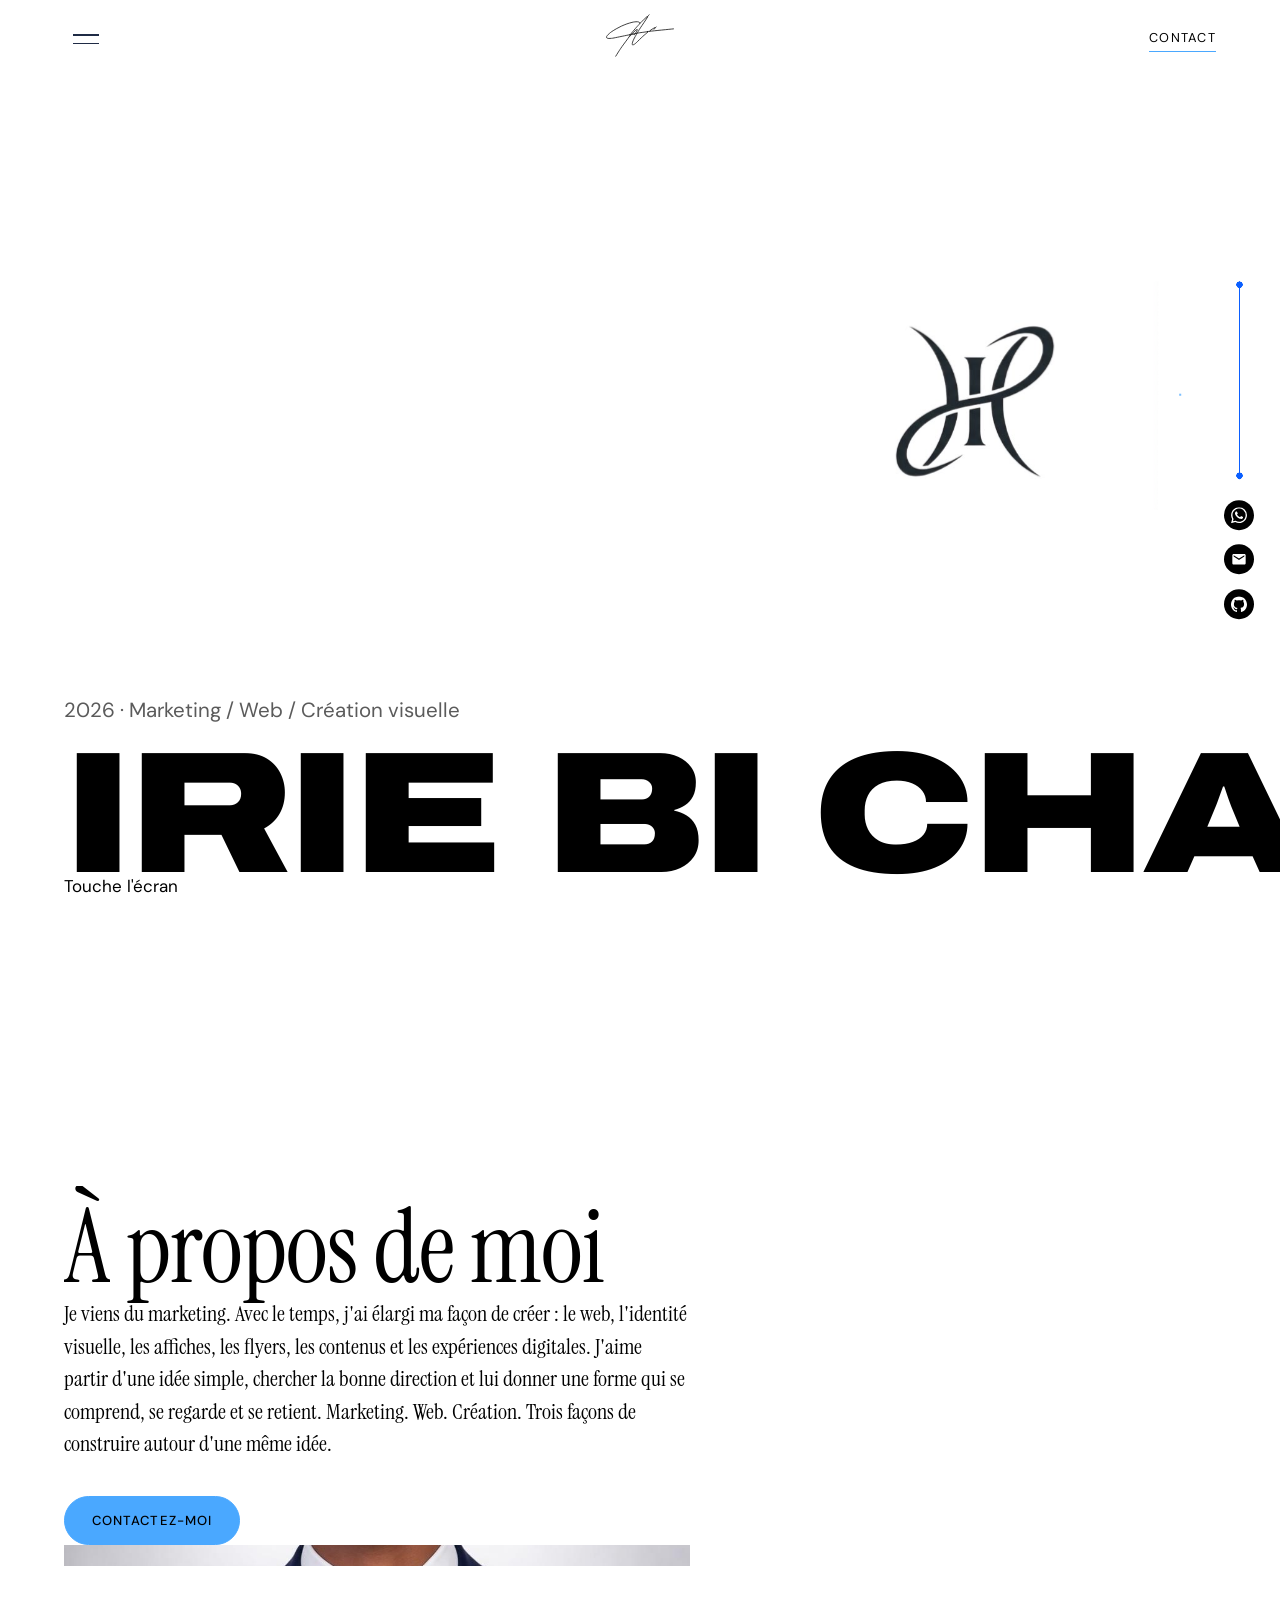
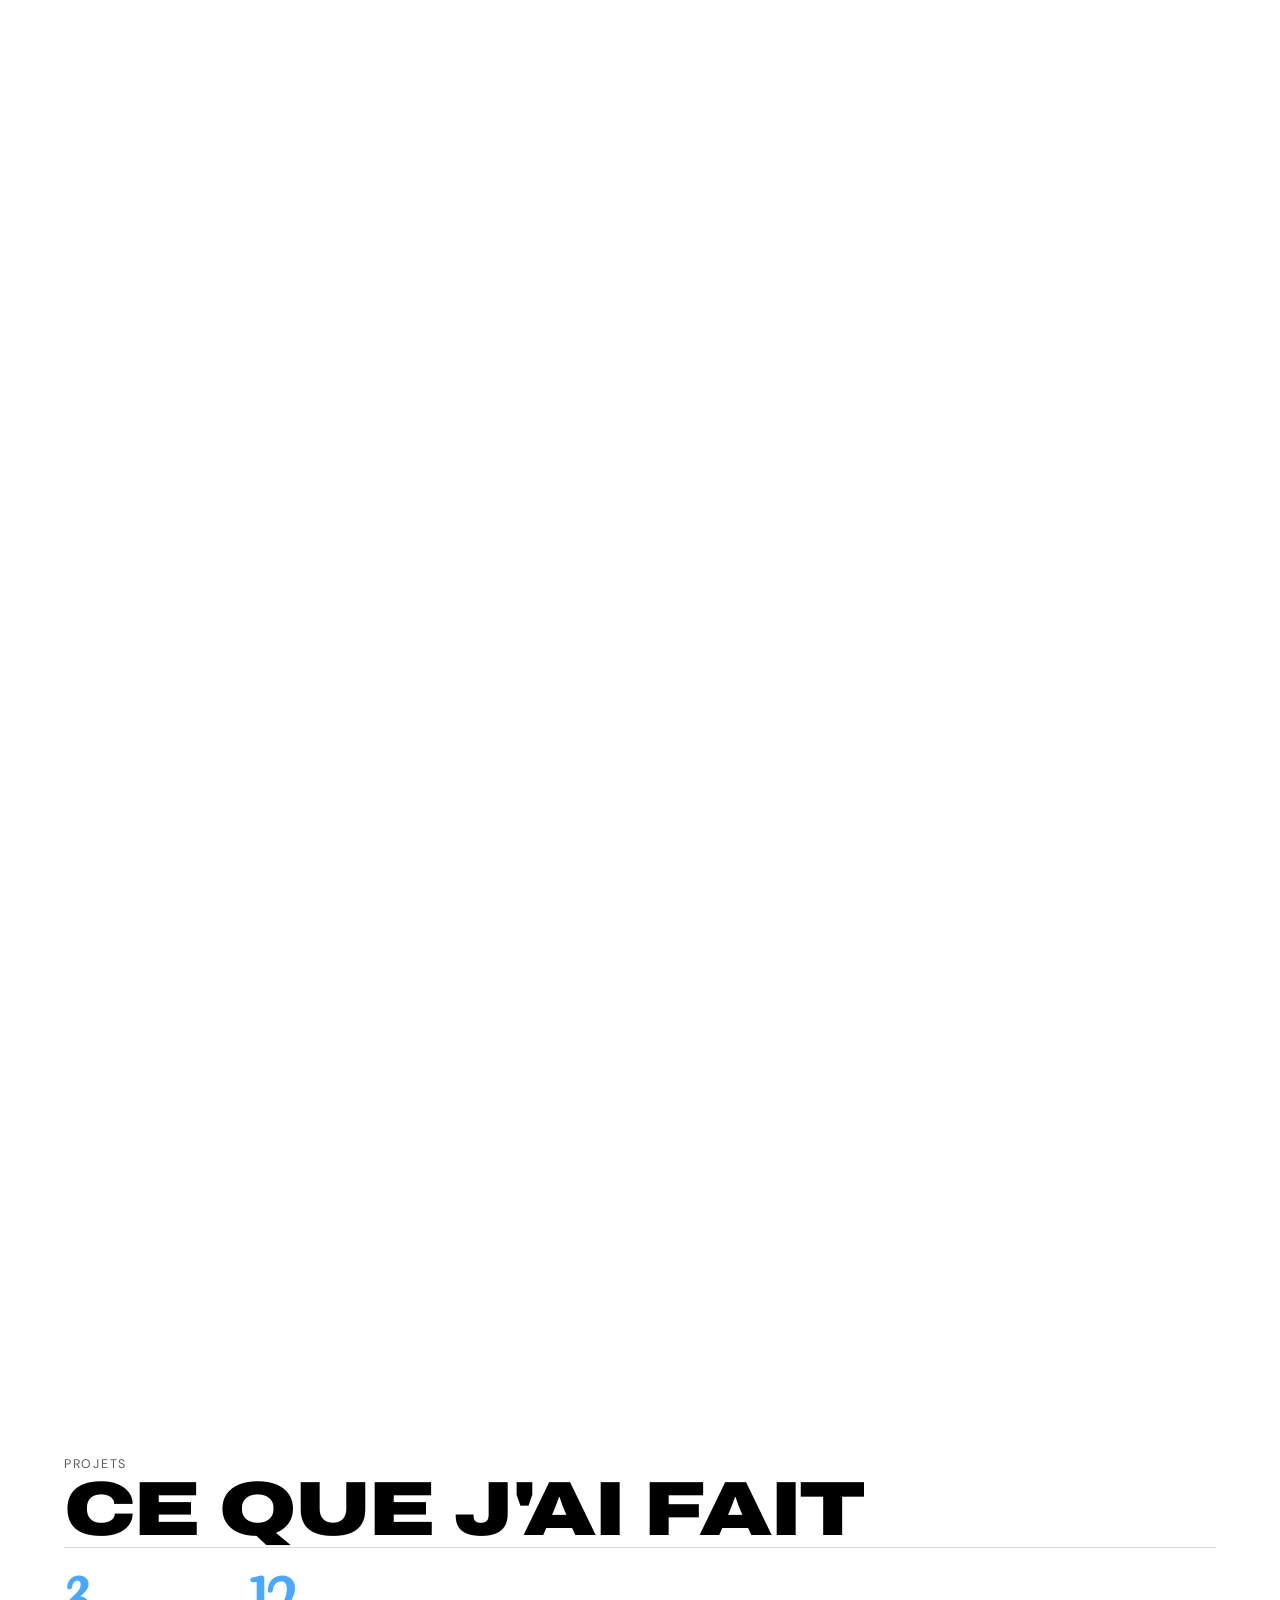
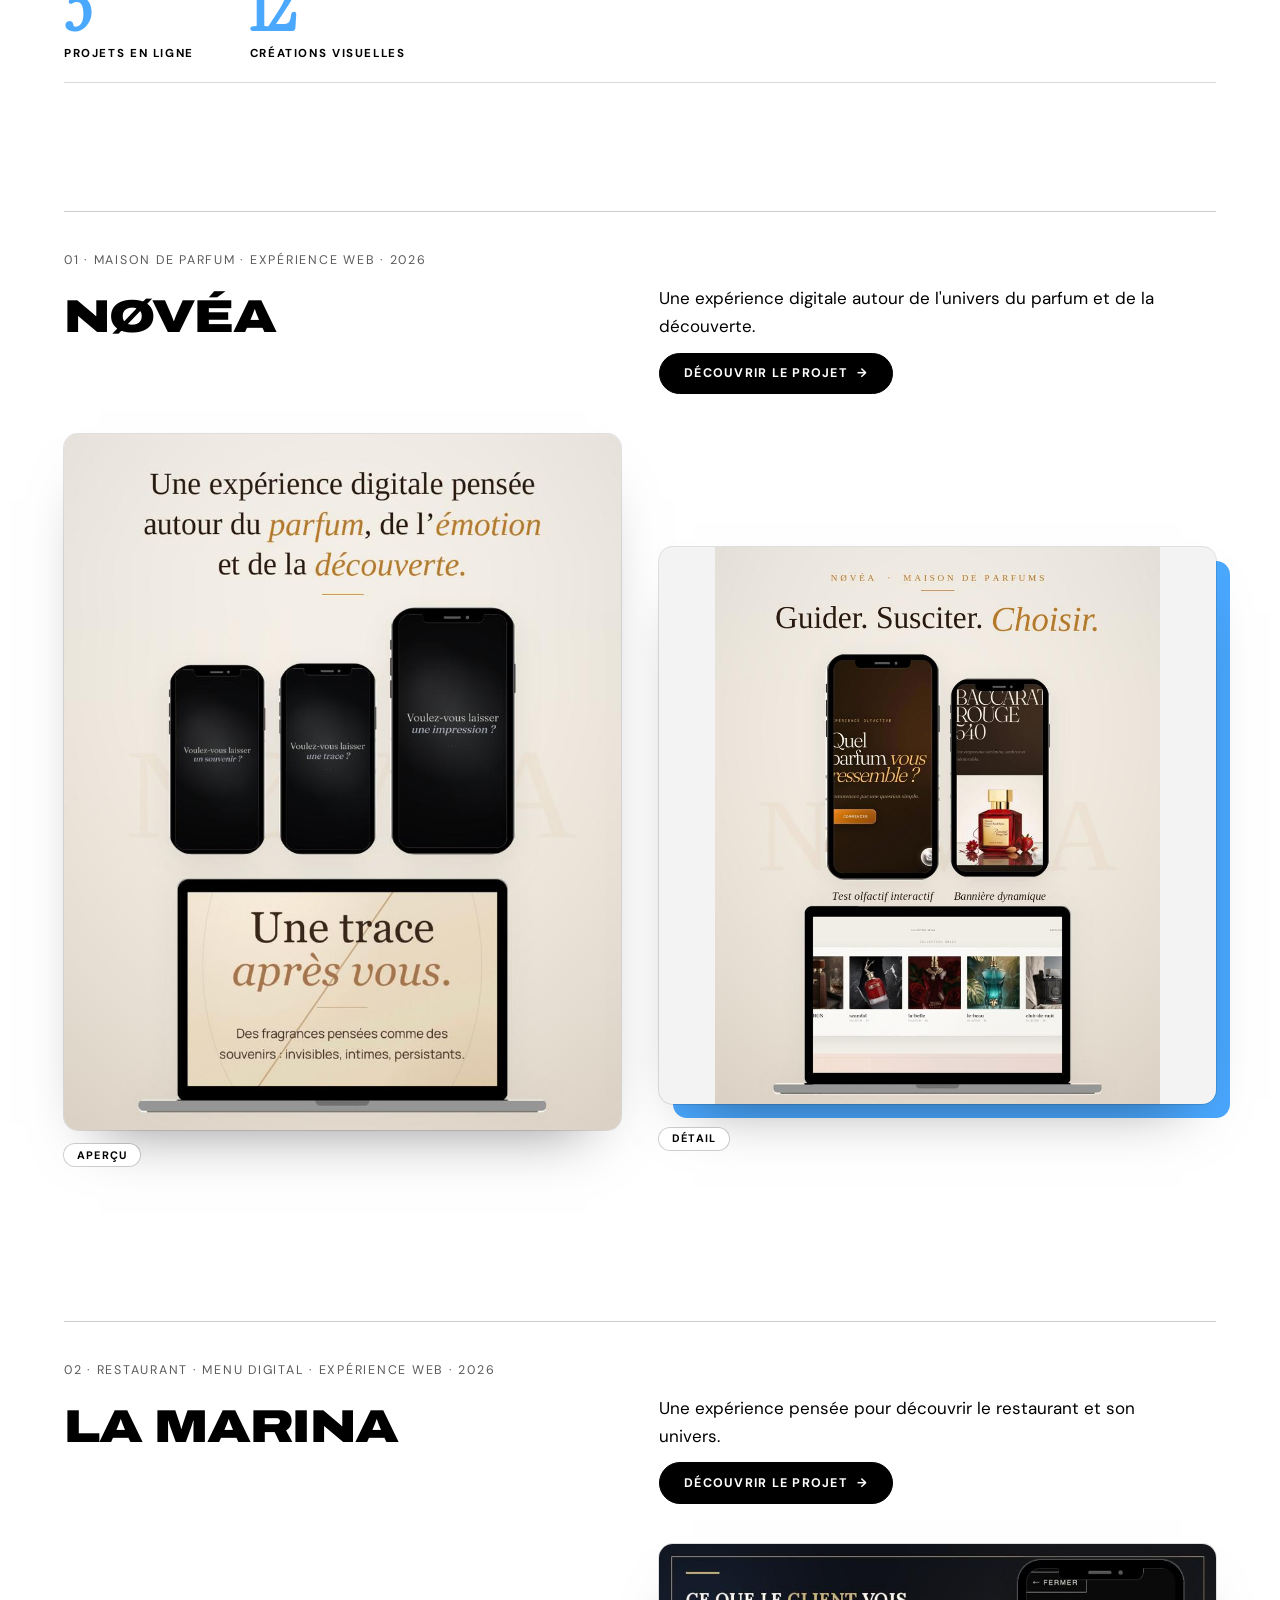
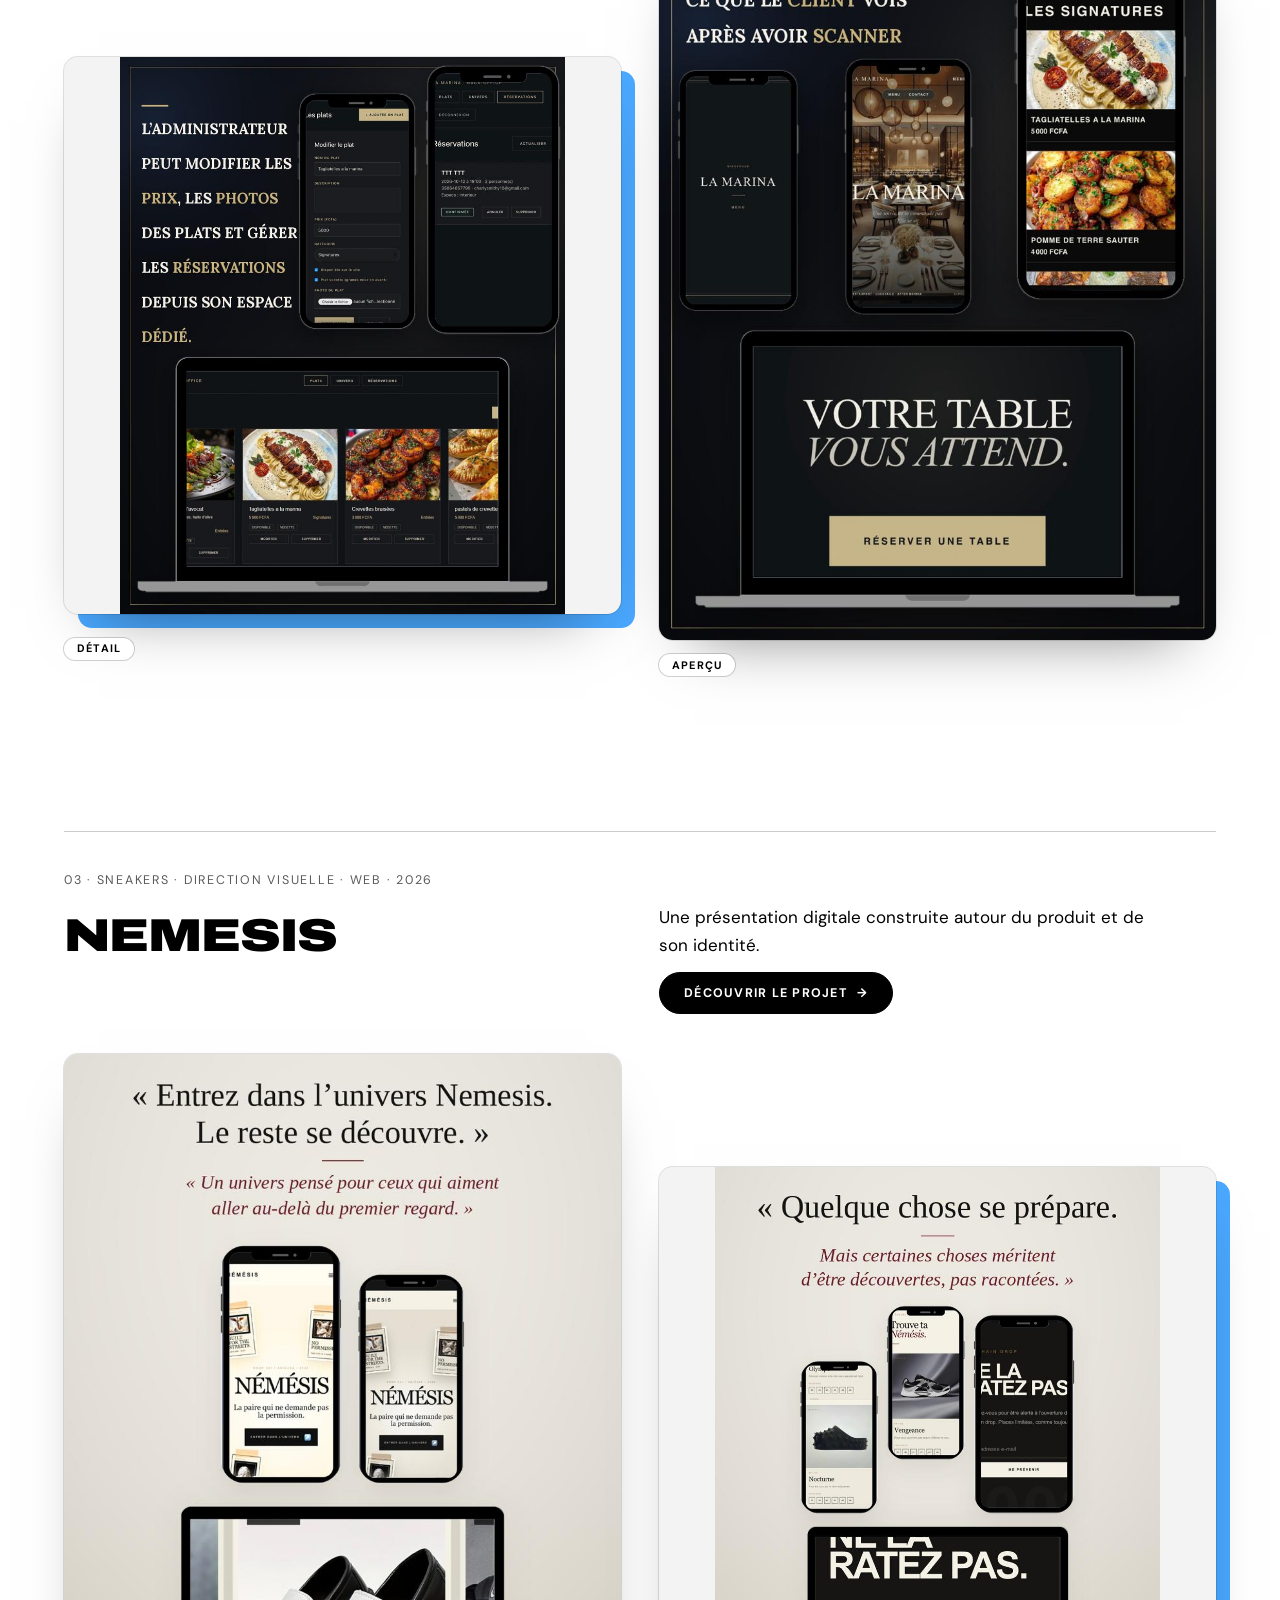
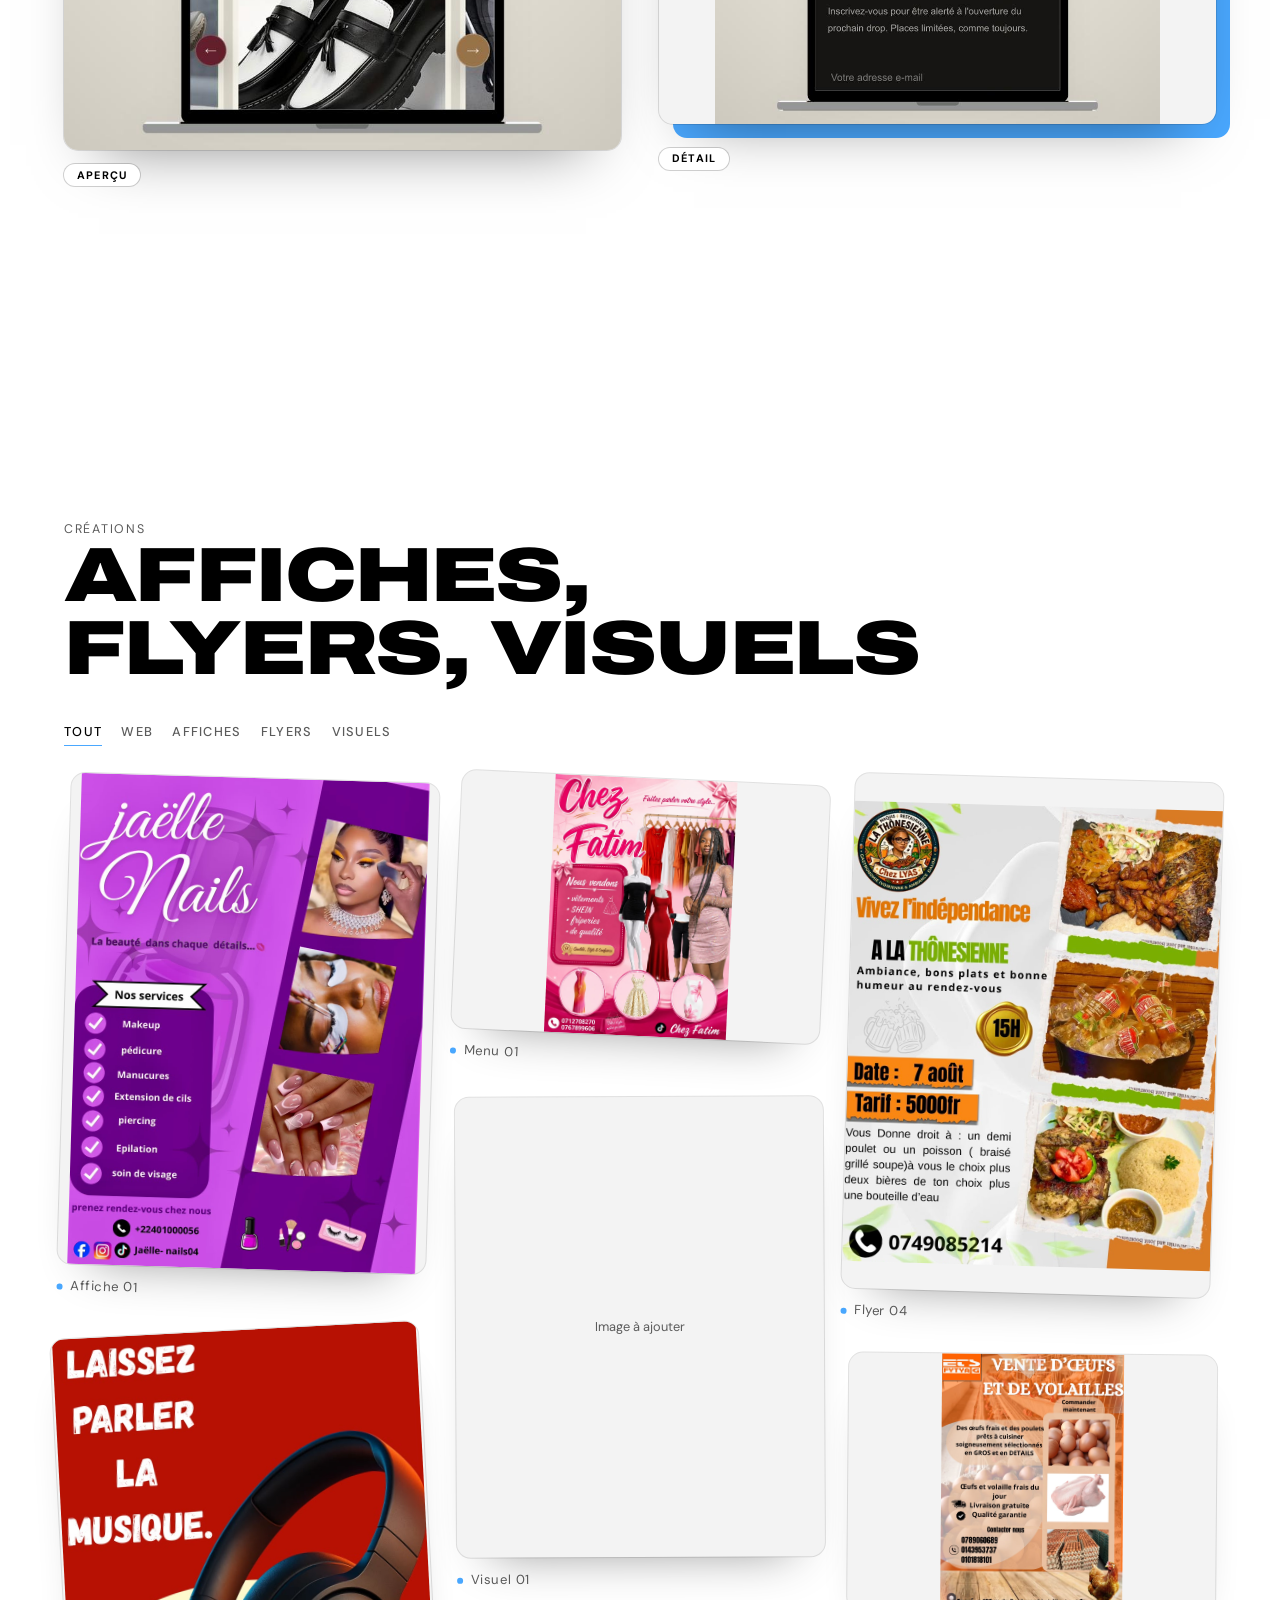
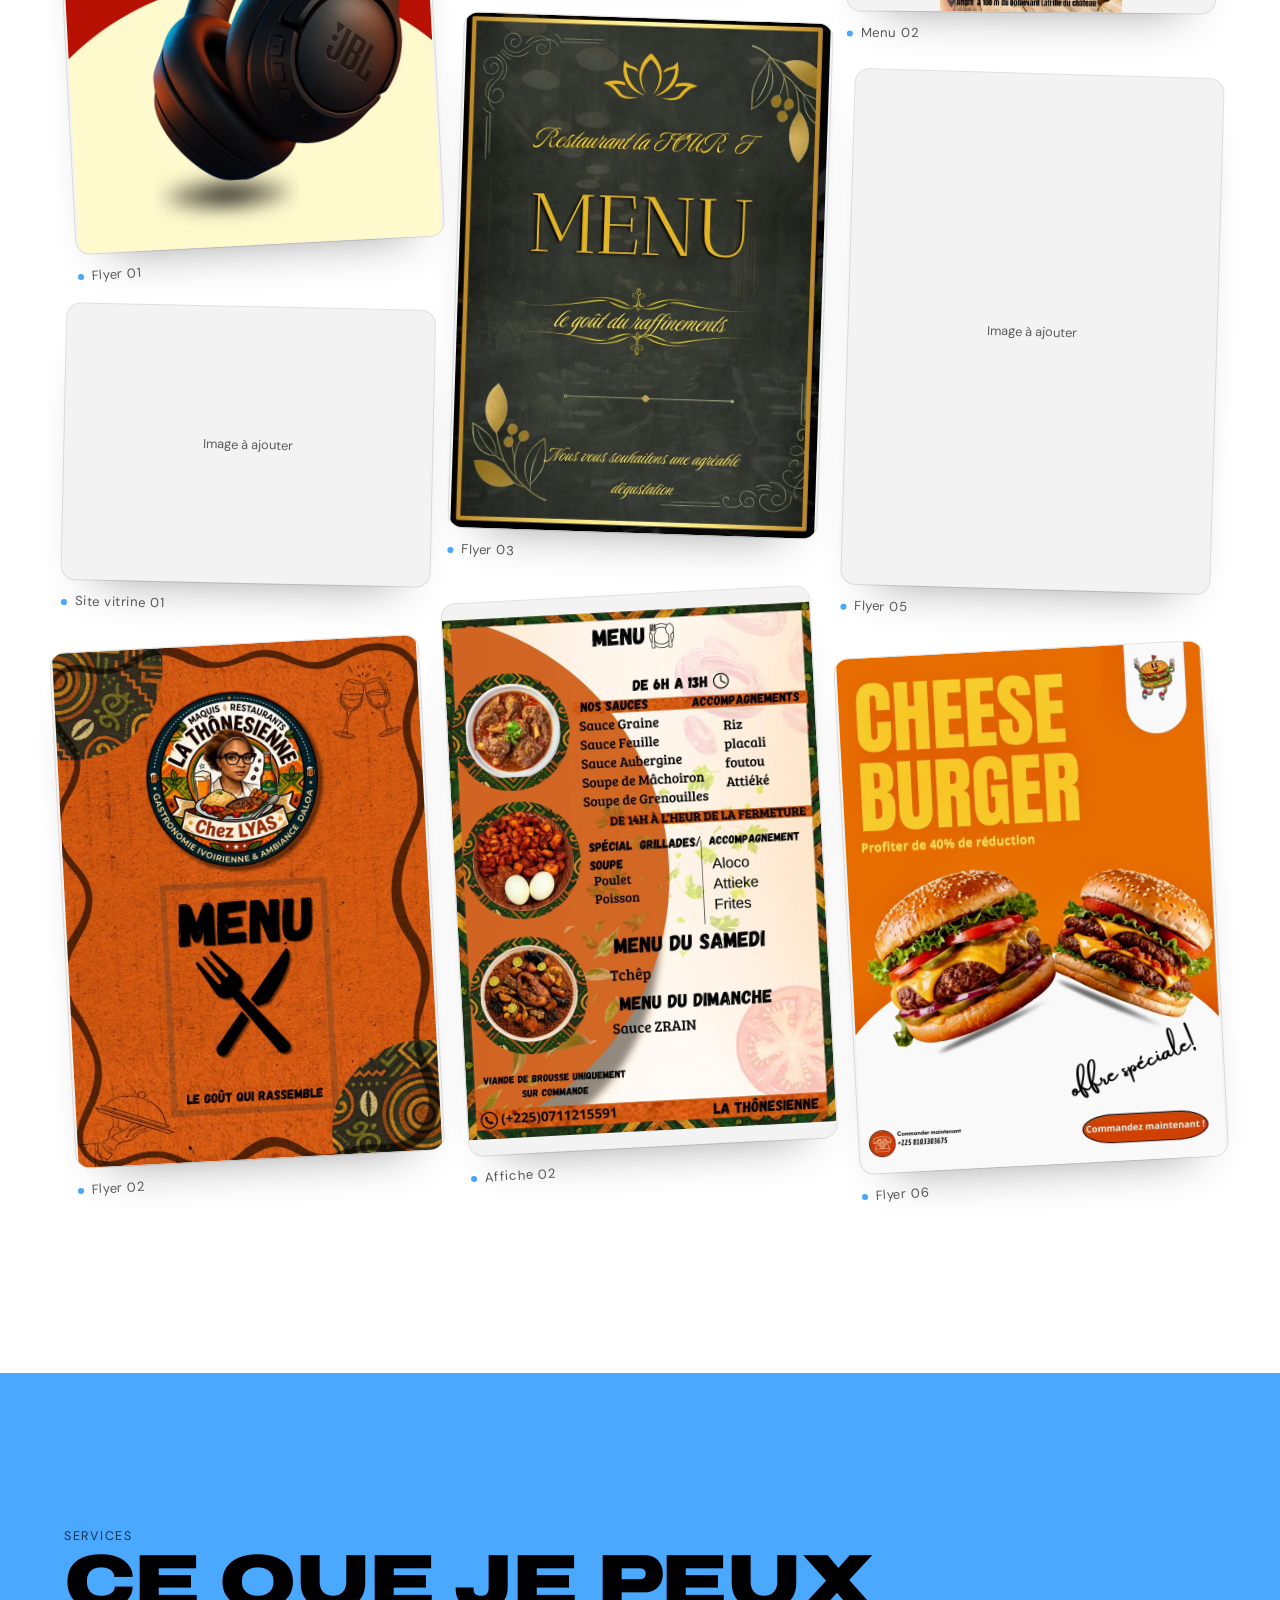
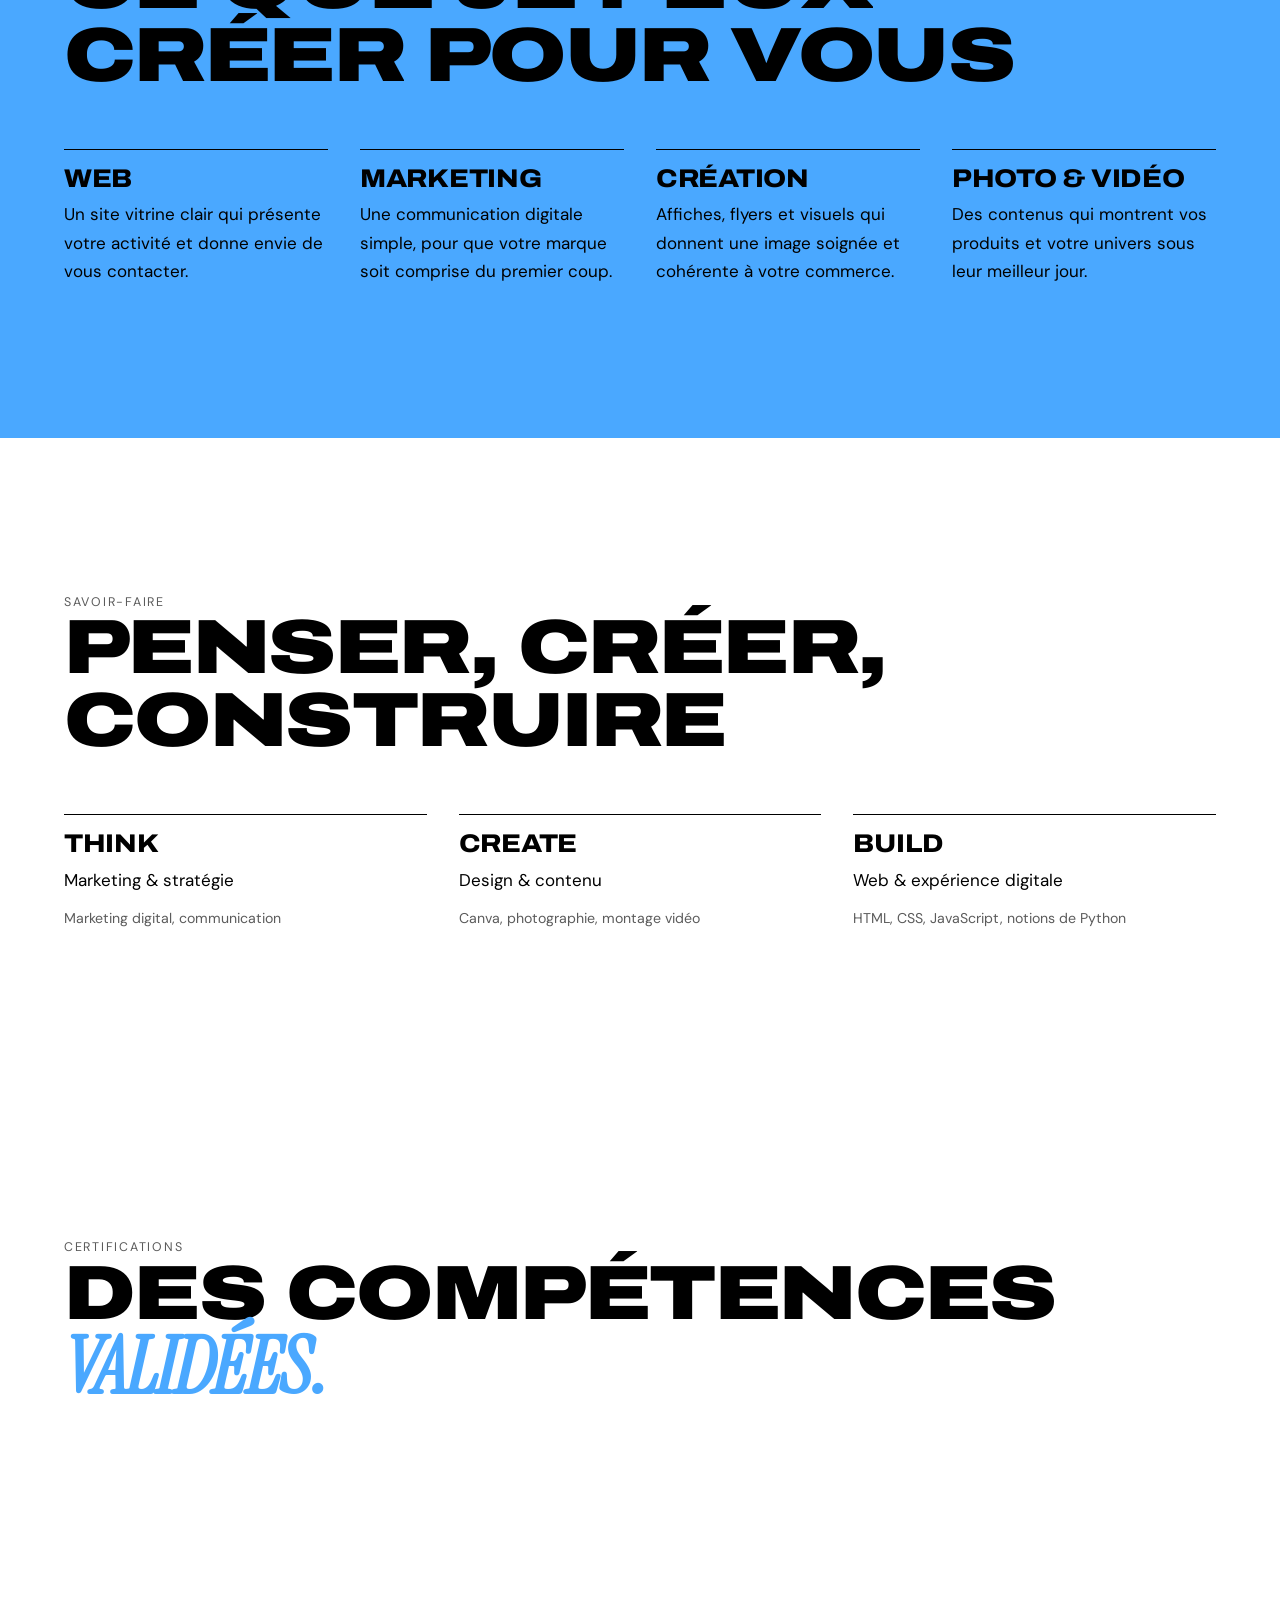
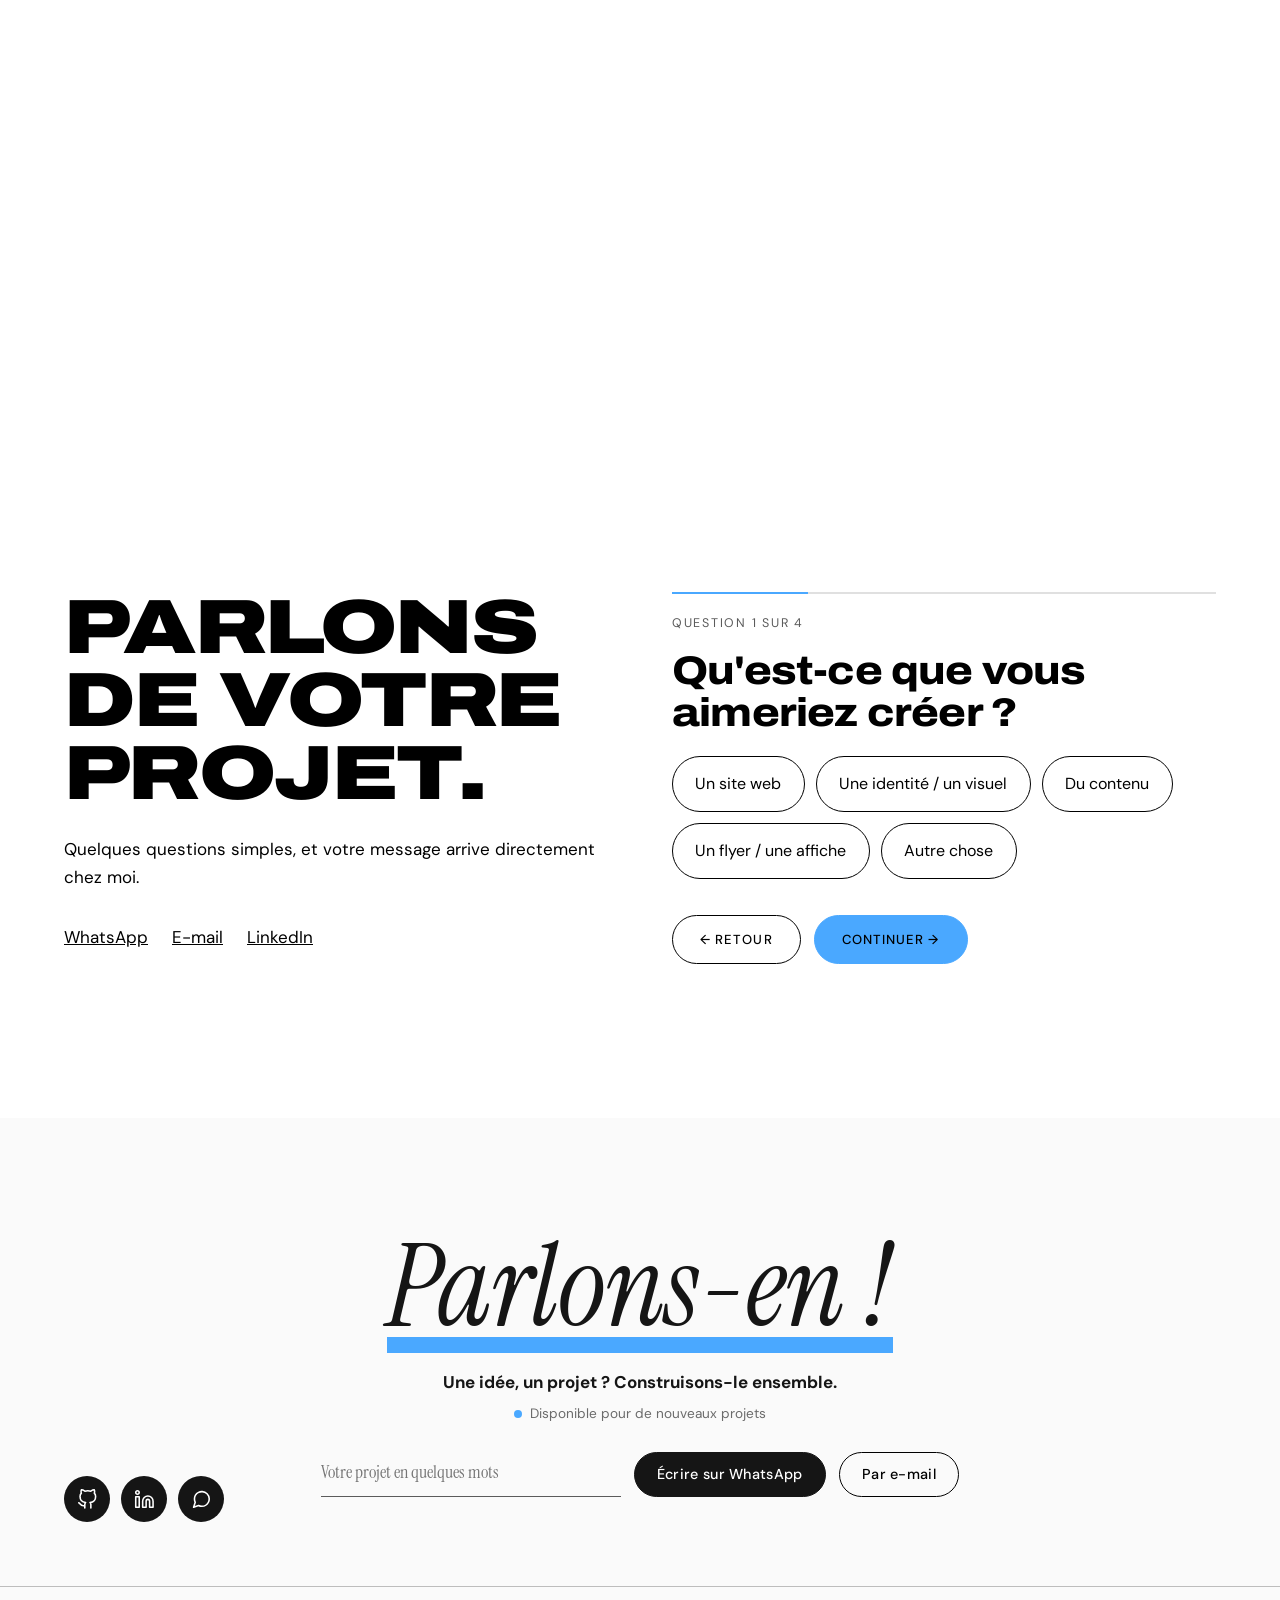
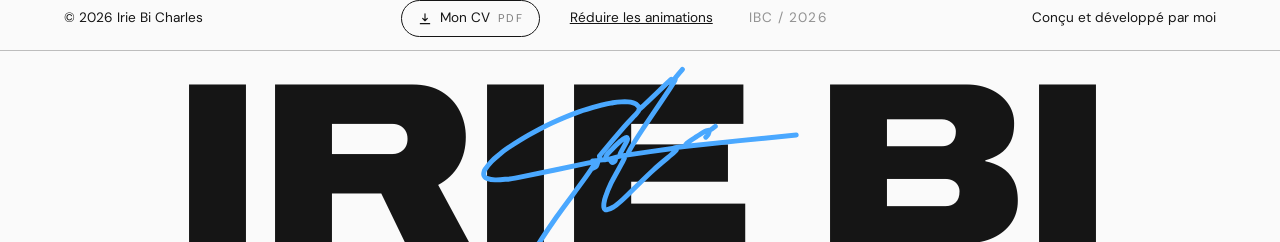
==== commit c16704c5: "correction des noms de fichiers" ====
--- a/index.html
+++ b/index.html
@@ -28,7 +28,7 @@
             <link rel="stylesheet" href="css/transition.css">
             <link rel="stylesheet" href="css/mobile.css">
             <link rel="stylesheet" href="css/effets-plus.css">
-
+<link rel="stylesheet" href="css/certifications.css">
 </head>
 <body>
 
@@ -65,18 +65,16 @@
 
 <nav id="menu" class="menu" hidden aria-label="Menu principal">
   <ul class="menu__liste">
-    <li><a href="#apropos"><span class="menu__num">01</span><span class="menu__mot">À propos</span></a></li>
-    <li><a href="#projets"><span class="menu__num">02</span><span class="menu__mot">Projets</span></a></li>
-    <li><a href="#creations"><span class="menu__num">03</span><span class="menu__mot">Créations</span></a></li>
-    <li><a href="#services"><span class="menu__num">04</span><span class="menu__mot">Services</span></a></li>
-    <li><a href="#contact"><span class="menu__num">05</span><span class="menu__mot">Contact</span></a></li>
+    <li><a href="#apropos"><span class="menu__num">01-</span><span class="menu__mot">À propos</span></a></li>
+    <li><a href="#projets"><span class="menu__num">02-</span><span class="menu__mot">Projets</span></a></li>
+    <li><a href="#creations"><span class="menu__num">03-</span><span class="menu__mot">Créations</span></a></li>
+    <li><a href="#services"><span class="menu__num">04-</span><span class="menu__mot">Services</span></a></li>
+    <li><a href="#contact"><span class="menu__num">05-</span><span class="menu__mot">Contact</span></a></li>
   </ul>
-  <div class="menu__contact">
-    <p class="menu__etiquette">Écrivez-moi</p>
-    <a data-lien="whatsapp" href="#">WhatsApp</a>
-    <a data-lien="email" href="#">E-mail</a>
-    <a data-lien="linkedin" href="#">LinkedIn</a>
-  </div>
+  <li><a href="#services"><span class="menu__num">06-</span><span class="menu__mot">Services</span></a></li>
+<li><a href="#certifications"><span class="menu__num">07-</span><span class="menu__mot">Certifications</span></a></li>
+<li><a href="#contact"><span class="menu__num">08-</span><span class="menu__mot">Contact</span></a></li>
+  
 </nav>
 
 <!-- Liens à droite, toujours visibles -->
@@ -195,6 +193,71 @@
       <article><h3>Think</h3><p>Marketing &amp; stratégie</p><small>Marketing digital, communication</small></article>
       <article><h3>Create</h3><p>Design &amp; contenu</p><small>Canva, photographie, montage vidéo</small></article>
       <article><h3>Build</h3><p>Web &amp; expérience digitale</p><small>HTML, CSS, JavaScript, notions de Python</small></article>
+    </div>
+  </section>
+  <!-- 6 bis. CERTIFICATIONS -->
+  <section id="certifications" class="section certs">
+
+    <p class="etiquette" data-en="Certifications">Certifications</p>
+    <h2 data-en="Skills, <em>proven.</em>">Des compétences <em>validées.</em></h2>
+
+    <div class="certs__liste">
+
+      <article class="cert" style="--i:0">
+        <div class="cert__haut">
+          <span class="cert__no">N°01</span>
+        </div>
+        <div class="cert__annee" data-annee="2025" aria-hidden="true">2025</div>
+        <div class="cert__corps">
+          <h3>Python</h3>
+          <svg class="cert__trait" viewBox="0 0 120 8" aria-hidden="true"><path pathLength="1" d="M2 5C30 1 60 8 118 3"/></svg>
+        </div>
+        <div class="cert__pied">
+          <div>
+            <p class="cert__org">GoMyCode</p>
+            <p class="cert__date" data-en="February 2025">Février 2025</p>
+          </div>
+          <svg class="cert__coche" viewBox="0 0 24 24" aria-hidden="true"><path pathLength="1" d="M4 12.5l5 5L20 6.5"/></svg>
+        </div>
+      </article>
+
+      <article class="cert" style="--i:1">
+        <div class="cert__haut">
+          <span class="cert__no">N°02</span>
+        </div>
+        <div class="cert__annee" data-annee="2026" aria-hidden="true">2025</div>
+        <div class="cert__corps">
+          <h3 data-en="Cybersecurity">Cybersécurité</h3>
+          <svg class="cert__trait" viewBox="0 0 120 8" aria-hidden="true"><path pathLength="1" d="M2 5C30 1 60 8 118 3"/></svg>
+        </div>
+        <div class="cert__pied">
+          <div>
+            <p class="cert__org">GoMyCode</p>
+            <p class="cert__date" data-en="December 2025">Décembre 2026</p>
+          </div>
+          <svg class="cert__coche" viewBox="0 0 24 24" aria-hidden="true"><path pathLength="1" d="M4 12.5l5 5L20 6.5"/></svg>
+        </div>
+      </article>
+
+      <article class="cert" style="--i:2">
+        <div class="cert__haut">
+          <span class="cert__no">N°03</span>
+          <svg class="cert__tampon" viewBox="0 0 120 120" aria-hidden="true"><text><textPath href="#cercle-tampon" textLength="286" lengthAdjust="spacing">CERTIFIÉ · CERTIFIED · CERTIFIÉ · CERTIFIED · </textPath></text></svg>
+        </div>
+        <div class="cert__annee" data-annee="2026" aria-hidden="true">2026</div>
+        <div class="cert__corps">
+          <h3 data-en="Artificial <em>intelligence</em>">Intelligence <em>artificielle</em></h3>
+          <svg class="cert__trait" viewBox="0 0 120 8" aria-hidden="true"><path pathLength="1" d="M2 5C30 1 60 8 118 3"/></svg>
+        </div>
+        <div class="cert__pied">
+          <div>
+            <p class="cert__org"> A-I-B-S </p>
+            <p class="cert__date" data-en="May 2026">Mai 2026</p>
+          </div>
+          <svg class="cert__coche" viewBox="0 0 24 24" aria-hidden="true"><path pathLength="1" d="M4 12.5l5 5L20 6.5"/></svg>
+        </div>
+      </article>
+
     </div>
   </section>
  
@@ -312,6 +375,7 @@
 <script src="js/transition.js"></script>
 <script src="js/mobile.js"></script>
 <script src="js/effets-plus.js"></script>
+<script src="js/certifications.js"></script>
 
 </body>
 </html>
--- a/css/mobile.css
+++ b/css/mobile.css
@@ -0,0 +1,65 @@
+/* =========================================================
+   MOBILE : confort au pouce, carrousel des projets,
+   encre au tap.
+   Chargé en dernier : il complète les autres feuilles.
+   ========================================================= */
+
+@media (max-width: 800px) {
+
+  /* 1. Boutons et liens faciles à toucher (48 px minimum) */
+  button, .lien, .chip, .menu a, #entete a, .menu-bouton { min-height: 48px; }
+  .menu a { display: flex; align-items: center; }
+  .menu-bouton { min-width: 48px; }
+  input, textarea, select { font-size: 16px; }          /* évite le zoom automatique sur iPhone */
+
+  /* Retour visuel quand on appuie */
+  button:active, .lien:active, .chip:active, .menu a:active { transform: scale(.96); }
+  button, .lien, .chip { transition: transform .15s; -webkit-tap-highlight-color: transparent; }
+
+  /* 2. Header qui se cache en descendant et revient en remontant */
+  #entete { transition: padding .4s, background .4s, transform .35s cubic-bezier(.7, 0, .2, 1); padding-top: calc(1.2rem + env(safe-area-inset-top, 0px)); }
+  #entete.cache { transform: translateY(-110%); }
+
+  /* 3. Projets : carrousel horizontal, on glisse pour passer de l'un à l'autre */
+  #liste-projets {
+    display: flex; gap: 1rem; overflow-x: auto; scroll-snap-type: x mandatory;
+    margin: 0 calc(var(--marge) * -1); padding: 0 var(--marge) .5rem;
+    scrollbar-width: none; -webkit-overflow-scrolling: touch;
+  }
+  #liste-projets::-webkit-scrollbar { display: none; }
+  #liste-projets .projet {
+    display: flex; flex-direction: column; gap: 1rem; flex: 0 0 84%;
+    margin-top: 2rem; scroll-snap-align: center;
+  }
+  #liste-projets .projet__petite { display: none; }     /* le détail reste visible sur ordinateur */
+  #liste-projets .projet__grande { cursor: pointer; }
+  .projets-points { display: flex; align-items: center; justify-content: center; gap: .6rem; margin-top: 1.2rem; font: 700 .75rem var(--police-texte); letter-spacing: .1em; }
+  .projets-points i { width: 8px; height: 8px; border-radius: 50%; background: currentColor; opacity: .25; transition: opacity .3s, transform .3s; }
+  .projets-points i.actif { opacity: 1; transform: scale(1.5); }
+
+  /* 4. Accueil : encre au tap */
+  #accueil { position: relative; }
+  .accueil-aide { position: absolute; left: 0; right: 0; bottom: 1.4rem; text-align: center; font: 700 .7rem var(--police-texte); letter-spacing: .14em; text-transform: uppercase; opacity: .55; pointer-events: none; transition: opacity .6s; }
+  .accueil-aide.cache { opacity: 0; }
+  .encre {
+    position: absolute; z-index: 5; width: 150px; height: 150px; margin: -75px 0 0 -75px;
+    display: grid; place-items: center; border-radius: 50%; background: var(--bleu); color: #000;
+    font: 900 1rem var(--police-gras); letter-spacing: .04em; text-transform: uppercase;
+    pointer-events: none; transform: scale(0); opacity: .95;
+    animation: encre 1.3s cubic-bezier(.2, .8, .2, 1) forwards;
+  }
+  @keyframes encre {
+    0%   { transform: scale(0);   opacity: .95; }
+    35%  { transform: scale(1);   opacity: .95; }
+    75%  { transform: scale(1.1); opacity: .9; }
+    100% { transform: scale(1.5); opacity: 0; }
+  }
+
+  /* 5. Agrandissement du mockup avant d'entrer dans le projet */
+  .mockup-ouvre { position: fixed; z-index: 240; overflow: hidden; border-radius: 0; margin: 0; transition: top .5s cubic-bezier(.7, 0, .2, 1), left .5s cubic-bezier(.7, 0, .2, 1), width .5s cubic-bezier(.7, 0, .2, 1), height .5s cubic-bezier(.7, 0, .2, 1); }
+  .mockup-ouvre img { width: 100%; height: 100%; object-fit: cover; }
+}
+
+/* Réglage "animations réduites" : pas d'encre, pas de glissement du header */
+.animations-reduites .encre, .animations-reduites .accueil-aide { display: none; }
+.animations-reduites #entete { transition: none; }
--- a/css/effets-plus.css
+++ b/css/effets-plus.css
@@ -0,0 +1,60 @@
+/* =========================================================
+   EFFETS PLUS : 3 animations légères (mobile + ordinateur)
+   1) Compteurs de chiffres  2) Titres révélés mot par mot
+   3) Soulignement tracé à la main sous les mots-clés
+   À charger EN DERNIER (après mobile.css). Réglé par js/effets-plus.js
+   ========================================================= */
+
+/* ---------------------------------------------------------
+   1) COMPTEURS : bande de chiffres au-dessus des projets
+   --------------------------------------------------------- */
+.ee-chiffres {
+  display: flex; flex-wrap: wrap; gap: 1.5rem 3.5rem;
+  margin: 0 0 2.5rem; padding: 1.4rem 0;
+  border-top: 1px solid rgba(0, 0, 0, .15); border-bottom: 1px solid rgba(0, 0, 0, .15);
+}
+.ee-chiffre { display: flex; flex-direction: column; gap: .35rem; }
+.ee-chiffre__nombre {
+  font: 800 clamp(2.6rem, 9vw, 4.5rem)/1 var(--police-titre, 'Archivo', system-ui, sans-serif);   /* taille des chiffres */
+  color: var(--bleu, #4AA8FF); font-variant-numeric: tabular-nums; letter-spacing: -.02em;
+}
+.ee-chiffre__texte {
+  font: 700 .72rem/1 var(--police-texte, 'DM Sans', system-ui, sans-serif);
+  letter-spacing: .14em; text-transform: uppercase; color: #000;
+}
+
+/* ---------------------------------------------------------
+   2) TITRES : chaque mot monte depuis un masque
+   Le texte n'est caché que si le JS a bien préparé les mots (classe ee-actif).
+   --------------------------------------------------------- */
+.ee-mot { display: inline-block; overflow: hidden; vertical-align: top; padding: .12em 0 .18em; margin: -.12em 0 -.18em; }
+.ee-mot__in { display: inline-block; }
+
+html.ee-actif .ee-titre .ee-mot__in { transform: translateY(110%); }
+html.ee-actif .ee-titre.ee-visible .ee-mot__in {
+  transform: none;
+  transition: transform .8s cubic-bezier(.2, .7, .2, 1);
+  transition-delay: calc(var(--k, 0) * 90ms);                            /* 90ms = délai entre deux mots */
+}
+
+/* ---------------------------------------------------------
+   3) SOULIGNEMENT : un trait bleu irrégulier se trace sous le mot-clé
+   --------------------------------------------------------- */
+.mot { position: relative; }
+.mot::after {
+  content: ""; position: absolute; left: -2%; right: -2%; bottom: -.14em; height: .26em; pointer-events: none;
+  background: url("data:image/svg+xml;utf8,<svg xmlns='http://www.w3.org/2000/svg' viewBox='0 0 100 10' preserveAspectRatio='none'><path d='M2 6 C 18 2, 33 9, 52 5 S 84 3, 98 6' fill='none' stroke='%234AA8FF' stroke-width='3.2' stroke-linecap='round' vector-effect='non-scaling-stroke'/></svg>") no-repeat center / 100% 100%;
+  clip-path: inset(0 100% 0 0);                                           /* caché : le trait est "rentré" à gauche */
+  transition: clip-path .9s cubic-bezier(.4, .1, .2, 1);
+}
+.mot.actif::after { clip-path: inset(0 0 0 0); }                         /* le trait se dessine de gauche à droite */
+
+/* ---------------------------------------------------------
+   Animations réduites : tout est affiché tout de suite, sans mouvement
+   --------------------------------------------------------- */
+@media (prefers-reduced-motion: reduce) {
+  html.ee-actif .ee-titre .ee-mot__in { transform: none; transition: none; }
+  .mot::after { transition: none; }
+}
+html.animations-reduites.ee-actif .ee-titre .ee-mot__in { transform: none; transition: none; }
+html.animations-reduites .mot::after { transition: none; }
--- a/css/certifications.css
+++ b/css/certifications.css
@@ -0,0 +1,125 @@
+.certs { overflow: hidden; }
+.certs h2 em { font-family: "Instrument Serif", serif; font-style: italic; color: var(--cannelle, #b5651d); }
+
+.certs__liste {
+  display: grid;
+  grid-template-columns: repeat(auto-fit, minmax(280px, 1fr));
+  gap: 2.4rem;
+  margin-top: 3rem;
+  perspective: 1200px;
+}
+
+/* ——— LE BILLET ——— */
+.cert {
+  --encre: var(--cannelle, #b5651d);
+  --rx: 0deg; --ry: 0deg; --mx: 50%; --my: 50%;
+  position: relative;
+  min-height: 27rem;
+  display: flex; flex-direction: column; justify-content: space-between;
+  padding: 1.5rem 1.5rem 0;
+  background: rgba(128,128,128,.09);
+  border-radius: 6px;
+  overflow: hidden;
+  transform: rotateX(var(--ry)) rotateY(var(--rx));
+  transition: transform .25s ease-out;
+  /* encoches de part et d'autre de la perforation */
+  -webkit-mask:
+    radial-gradient(circle 14px at 0 calc(100% - 5.6rem), #0000 97%, #000) left  / 51% 100% no-repeat,
+    radial-gradient(circle 14px at 100% calc(100% - 5.6rem), #0000 97%, #000) right / 51% 100% no-repeat;
+          mask:
+    radial-gradient(circle 14px at 0 calc(100% - 5.6rem), #0000 97%, #000) left  / 51% 100% no-repeat,
+    radial-gradient(circle 14px at 100% calc(100% - 5.6rem), #0000 97%, #000) right / 51% 100% no-repeat;
+}
+/* reflet qui suit le pointeur */
+.cert::after {
+  content: ""; position: absolute; inset: 0; pointer-events: none;
+  background: radial-gradient(circle at var(--mx) var(--my), rgba(255,255,255,.28), transparent 55%);
+  opacity: 0; transition: opacity .3s;
+}
+.cert.est-survole::after { opacity: 1; }
+
+/* haut : numéro + tampon */
+.cert__haut { display: flex; justify-content: space-between; align-items: flex-start; position: relative; z-index: 2; }
+.cert__no {
+  font-family: "Archivo", sans-serif; font-weight: 800; font-size: .8rem;
+  letter-spacing: .2em; font-variation-settings: "wdth" 125;
+  color: var(--encre);
+}
+.cert__tampon { width: 96px; height: 96px; margin: -.4rem -.4rem 0 0; animation: cert-tourne 18s linear infinite; }
+.cert__tampon text {
+  font-family: "Archivo", sans-serif; font-weight: 700; font-size: 9.5px;
+  fill: var(--encre); font-variation-settings: "wdth" 110;
+}
+@keyframes cert-tourne { to { transform: rotate(360deg); } }
+.cert.est-survole .cert__tampon { animation-duration: 3s; }
+
+/* année géante en contour */
+.cert__annee {
+  position: absolute; left: -.04em; top: 30%;
+  font-family: "Archivo", sans-serif; font-weight: 900;
+  font-variation-settings: "wdth" 62;
+  font-size: clamp(7rem, 17vw, 10rem); line-height: .8;
+  color: transparent; -webkit-text-stroke: 1.5px currentColor;
+  opacity: .28; pointer-events: none; user-select: none;
+  transform: translate(calc(var(--rx) * -1.6), calc(var(--ry) * 1.6));
+  transition: transform .25s ease-out;
+}
+
+/* titre */
+.cert__corps { position: relative; z-index: 2; padding-bottom: 1.4rem; }
+.cert h3 {
+  margin: 0;
+  font-family: "Instrument Serif", serif; font-style: italic; font-weight: 400;
+  font-size: clamp(2.3rem, 5vw, 3rem); line-height: 1;
+}
+.cert h3 em { color: var(--encre); }
+.cert__trait { display: block; width: 7.5rem; margin-top: .6rem; fill: none; stroke: var(--encre); stroke-width: 1.6; stroke-linecap: round; stroke-dasharray: 1; stroke-dashoffset: 0; }
+
+/* pied : ligne perforée */
+.cert__pied {
+  height: 5.6rem; margin: 0 -1.5rem; padding: 0 1.5rem;
+  display: flex; justify-content: space-between; align-items: center;
+  border-top: 2px dashed rgba(128,128,128,.45);
+  position: relative; z-index: 2;
+}
+.cert__org {
+  margin: 0; font-family: "Archivo", sans-serif; font-weight: 800; font-size: .95rem;
+  text-transform: uppercase; letter-spacing: .12em; font-variation-settings: "wdth" 125;
+}
+.cert__date { margin: .25rem 0 0; font-family: "DM Sans", sans-serif; font-size: .85rem; opacity: .65; }
+.cert__coche { width: 2.2rem; height: 2.2rem; fill: none; stroke: var(--encre); stroke-width: 2.4; stroke-linecap: round; stroke-linejoin: round; stroke-dasharray: 1; stroke-dashoffset: 0; }
+
+/* ——— MOTION (seulement si le JS tourne) ——— */
+.js .cert { opacity: 0; translate: 0 70px; scale: .94; clip-path: inset(0 0 100% 0); }
+.js .cert__trait, .js .cert__coche { stroke-dashoffset: 1; }
+.js .cert__corps h3 { opacity: 0; translate: -18px 0; }
+
+.js .cert.vu {
+  opacity: 1; translate: 0 0; scale: 1; clip-path: inset(0 0 0 0);
+  transition: opacity .6s ease, translate .9s cubic-bezier(.2,.8,.2,1),
+              scale .9s cubic-bezier(.2,.8,.2,1), clip-path 1s cubic-bezier(.7,0,.2,1),
+              transform .25s ease-out;
+  transition-delay: calc(var(--i) * .18s), calc(var(--i) * .18s), calc(var(--i) * .18s), calc(var(--i) * .18s), 0s;
+}
+.js .cert.vu .cert__corps h3 {
+  opacity: 1; translate: 0 0;
+  transition: opacity .6s ease, translate .7s cubic-bezier(.2,.8,.2,1);
+  transition-delay: calc(var(--i) * .18s + .55s);
+}
+.js .cert.vu .cert__trait {
+  stroke-dashoffset: 0; transition: stroke-dashoffset .9s cubic-bezier(.6,0,.2,1);
+  transition-delay: calc(var(--i) * .18s + 1s);
+}
+.js .cert.vu .cert__coche {
+  stroke-dashoffset: 0; transition: stroke-dashoffset .6s cubic-bezier(.6,0,.2,1);
+  transition-delay: calc(var(--i) * .18s + 1.5s);
+}
+
+@media (prefers-reduced-motion: reduce), (hover: none) {
+  .cert { transform: none !important; }
+}
+@media (prefers-reduced-motion: reduce) {
+  .cert__tampon { animation: none; }
+  .js .cert, .js .cert__corps h3 { opacity: 1; translate: none; scale: 1; clip-path: none; transition: none; }
+  .js .cert__trait, .js .cert__coche { stroke-dashoffset: 0; transition: none; }
+}
